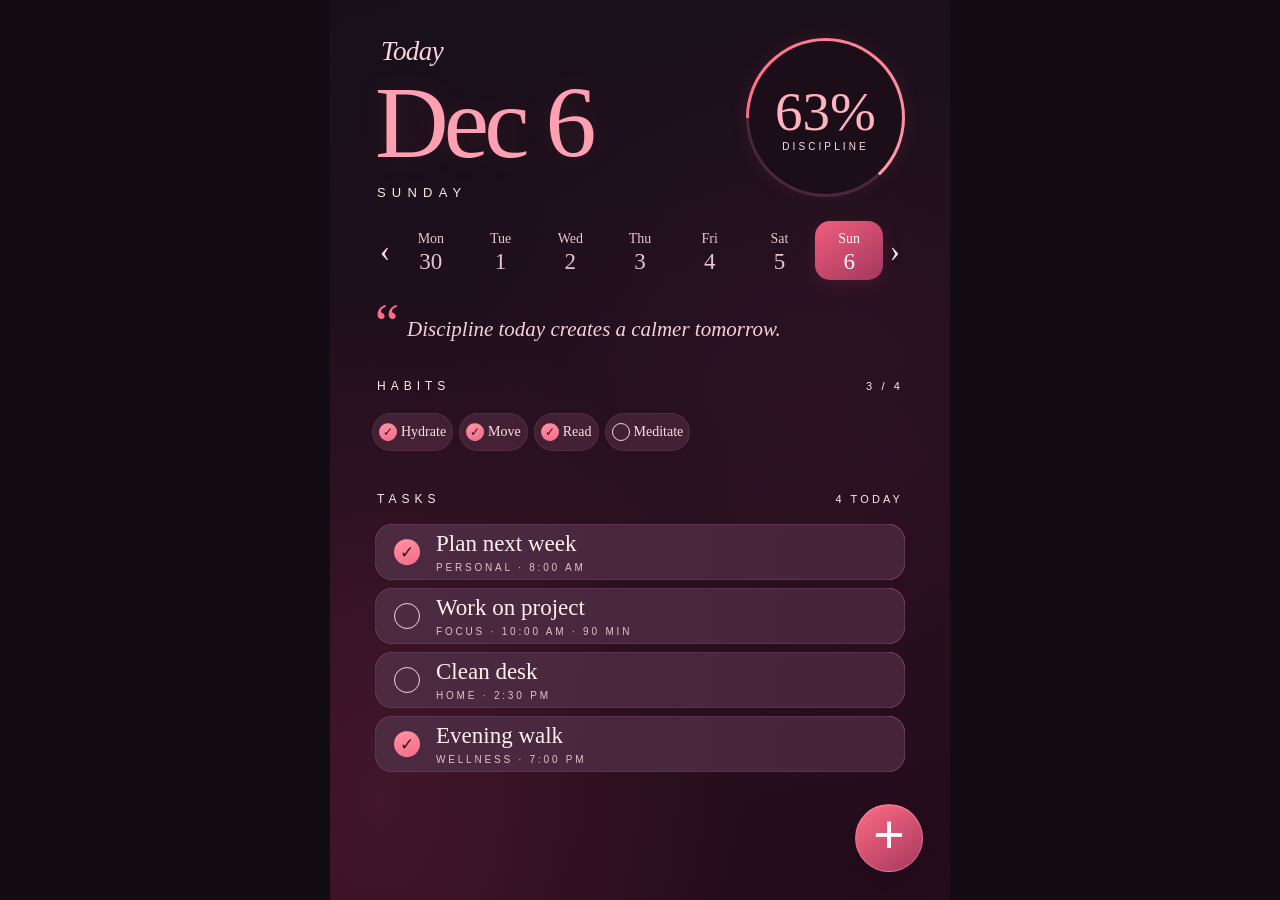
==== index.html @ 854cf5d4 "Add files via upload" ====
<!doctype html>
<html lang="en">
<head>
  <meta charset="UTF-8" />
  <meta name="viewport" content="width=device-width, initial-scale=1, viewport-fit=cover" />
  <meta name="theme-color" content="#1c0f19" />
  <meta name="color-scheme" content="dark" />
  <meta name="apple-mobile-web-app-capable" content="yes" />
  <meta name="apple-mobile-web-app-status-bar-style" content="black-translucent" />
  <meta name="apple-mobile-web-app-title" content="Coral Discipline" />
  <meta name="description" content="A beautiful, private daily planner for your tasks, habits and discipline." />
  <link rel="apple-touch-icon" href="./assets/icon-192.png" />
  <link rel="icon" type="image/png" href="./assets/icon-192.png" />
  <link rel="manifest" href="./manifest.webmanifest" />
  <link rel="stylesheet" href="./styles.css" />
  <script src="./app.js" defer></script>
  <title>Coral Discipline</title>
</head>
<body>
  <div class="app-shell">
    <div class="ocean-image" aria-hidden="true"></div>
    <main class="content" id="app">
      <header class="masthead">
        <div class="date-heading">
          <p class="today-eyebrow" id="todayEyebrow">Today</p>
          <h1 id="largeDate">Nov 22</h1>
          <p class="weekday-heading" id="weekdayHeading">SUNDAY</p>
        </div>
        <button class="discipline-button" id="disciplineButton" type="button" aria-label="Open discipline statistics">
          <span class="discipline-ring" id="disciplineRing" style="--progress:0">
            <span class="ring-center"><strong id="dailyPercent">0%</strong><span>DISCIPLINE</span></span>
          </span>
        </button>
      </header>

      <nav class="week-nav" aria-label="Choose a date">
        <button class="week-arrow" id="prevWeek" type="button" aria-label="Previous week">‹</button>
        <div class="week-dates" id="weekDates" aria-live="polite"></div>
        <button class="week-arrow" id="nextWeek" type="button" aria-label="Next week">›</button>
      </nav>

      <section class="quote" aria-label="Motivational thought">
        <span class="quote-mark" aria-hidden="true">“</span>
        <p>Discipline today creates a calmer tomorrow.</p>
      </section>

      <section class="habits-section" aria-labelledby="habitsHeading">
        <div class="section-header">
          <h2 id="habitsHeading">HABITS</h2>
          <span id="habitCount">0 / 0</span>
        </div>
        <div class="habit-strip" id="habitsList" aria-live="polite"></div>
      </section>

      <section class="tasks-section" aria-labelledby="tasksHeading">
        <div class="section-header">
          <h2 id="tasksHeading">TASKS</h2>
          <span id="taskCount">0 TODAY</span>
        </div>
        <div class="tasks-list" id="tasksList" aria-live="polite"></div>
      </section>
      <div class="bottom-breathing-room"></div>
    </main>
    <button class="add-fab" id="addButton" type="button" aria-label="Add task or habit"><span aria-hidden="true">+</span></button>
  </div>

  <div class="modal-scrim" id="editorModal" hidden>
    <section class="modal-sheet" role="dialog" aria-modal="true" aria-labelledby="editorTitle">
      <div class="sheet-handle" aria-hidden="true"></div>
      <div class="sheet-title-row"><h2 id="editorTitle">New item</h2><button type="button" class="icon-close" data-close-modal aria-label="Close">×</button></div>
      <form id="itemForm">
        <div class="type-switch" role="group" aria-label="Item type">
          <button type="button" id="typeTask" class="type-choice active" data-type="task">One-time task</button>
          <button type="button" id="typeHabit" class="type-choice" data-type="habit">Repeating habit</button>
        </div>
        <label class="field-label" for="itemTitle">NAME</label>
        <input id="itemTitle" name="title" type="text" placeholder="What will you accomplish?" maxlength="100" required autocomplete="off" />
        <div class="field-row" id="taskFields">
          <div class="field-col"><label class="field-label" for="itemDate">SCHEDULED DATE</label><input id="itemDate" name="date" type="date" required /></div>
          <div class="field-col"><label class="field-label" for="itemTime">TIME</label><input id="itemTime" name="time" type="time" /></div>
        </div>
        <div id="rescheduleTools" class="reschedule-tools" hidden>
          <p class="field-label reschedule-heading">QUICK RESCHEDULE</p>
          <div class="reschedule-options" aria-label="Quick reschedule a task">
            <button type="button" data-reschedule="today">Today</button>
            <button type="button" data-reschedule="tomorrow">Tomorrow</button>
            <button type="button" data-reschedule="next-week">Next week</button>
          </div>
          <p class="reschedule-hint">Or choose any date and time above. Your completed status stays the same.</p>
        </div>
        <div class="field-row" id="taskOptionalFields">
          <div class="field-col"><label class="field-label" for="itemCategory">CATEGORY</label><select id="itemCategory" name="category"><option value="PERSONAL">Personal</option><option value="FOCUS">Focus</option><option value="WORK">Work</option><option value="HOME">Home</option><option value="WELLNESS">Wellness</option><option value="OTHER">Other</option></select></div>
          <div class="field-col"><label class="field-label" for="itemDuration">DURATION (MIN)</label><input id="itemDuration" name="duration" type="number" min="0" max="1440" step="5" placeholder="Optional" /></div>
        </div>
        <div id="habitFields" hidden>
          <label class="field-label" for="habitStart">FIRST DAY</label>
          <input type="date" id="habitStart" name="startDate" />
          <label class="field-label" for="habitFrequency">REPEAT</label>
          <select id="habitFrequency" name="frequency"><option value="daily">Every day</option><option value="weekly">Once a week</option><option value="custom">Custom weekdays</option></select>
          <div id="weekdayPicker" class="weekday-picker" hidden aria-label="Choose repeat weekdays"></div>
        </div>
        <div class="form-actions">
          <button type="button" class="danger-text" id="deleteFromEditor" hidden>Delete</button>
          <button type="submit" class="save-button" id="saveButton">Save</button>
        </div>
      </form>
    </section>
  </div>

  <div class="modal-scrim" id="statsModal" hidden>
    <section class="modal-sheet stats-sheet" role="dialog" aria-modal="true" aria-labelledby="statsTitle">
      <div class="sheet-handle" aria-hidden="true"></div>
      <div class="sheet-title-row"><h2 id="statsTitle">Your discipline</h2><button type="button" class="icon-close" data-close-modal aria-label="Close">×</button></div>
      <div class="stats-grid" id="statsGrid"></div>
      <h3 class="stats-subtitle">Past 7 days</h3>
      <div class="week-chart" id="weekChart"></div>
      <h3 class="stats-subtitle">Milestones</h3>
      <p class="milestones" id="milestones"></p>
      <div class="data-actions">
        <button type="button" id="exportData">Export backup</button>
        <button type="button" id="importData">Import backup</button>
        <input type="file" id="importFile" accept="application/json,.json" hidden />
      </div>
      <p class="privacy-note">Private by design. Everything stays on this device unless you export a backup. Clearing browser data may erase your planner.</p>
      <button type="button" class="reset-button" id="resetData">Reset planner</button>
    </section>
  </div>

  <div class="toast" id="toast" role="status" aria-live="polite" hidden></div>
</body>
</html>
---- styles.css ----
:root {
  font-family: -apple-system, BlinkMacSystemFont, "Helvetica Neue", Helvetica, Arial, sans-serif;
  color: #fae9ed;
  background: #130c13;
  color-scheme: dark;
  --bg: #180e18;
  --card: rgba(102, 57, 80, .32);
  --card-hover: rgba(137, 72, 101, .38);
  --card-line: rgba(250, 150, 178, .11);
  --pink: #fc718b;
  --pink-soft: #ec9cae;
  --pale-pink: #f6c5d0;
  --muted: #d6b9c1;
  --serif: Didot, "Bodoni MT", "Times New Roman", Georgia, serif;
  --safe-bottom: env(safe-area-inset-bottom, 0px);
}
* { box-sizing: border-box; }
html { min-height: 100%; background: var(--bg); overscroll-behavior: none; }
body { margin: 0; min-height: 100vh; min-height: 100dvh; -webkit-tap-highlight-color: transparent; }
button, input, select { font: inherit; }
button { cursor: pointer; }
button:focus-visible, input:focus-visible, select:focus-visible { outline: 2px solid #ffa3b5; outline-offset: 3px; }
[hidden] { display: none !important; }
.app-shell {
  position: relative; min-height: 100vh; min-height: 100dvh; width: 100%; max-width: 620px;
  margin: 0 auto; overflow: hidden; isolation: isolate;
  background: radial-gradient(ellipse at 77% 44%, rgba(77, 30, 58, .23), transparent 55%),
  radial-gradient(ellipse at 8% 89%, rgba(146, 44, 79, .28), transparent 45%),
  linear-gradient(165deg, #17101a 2%, #240e1d 58%, #240c1c 100%);
}
.ocean-image {
  position: absolute; z-index: -1; bottom: 0; left: 0; right: 0; height: min(31vh, 255px);
  background: url('./assets/ocean.webp') center 42% / cover no-repeat;
  opacity: .82;
  -webkit-mask-image: linear-gradient(to bottom, transparent 0%, rgba(0,0,0,.23) 26%, rgba(0,0,0,.82) 65%, #000 100%);
  mask-image: linear-gradient(to bottom, transparent 0%, rgba(0,0,0,.23) 26%, rgba(0,0,0,.82) 65%, #000 100%);
  pointer-events: none;
}
.content { position: relative; padding: max(36px, env(safe-area-inset-top, 0px) + 20px) 30px 0; }
.masthead { display: flex; justify-content: space-between; gap: 8px; align-items: center; min-height: 150px; }
.today-eyebrow { margin: 0 0 8px 6px; font-family: var(--serif); font-style: italic; font-size: clamp(21px, 6vw, 27px); color: #f7d5db; letter-spacing: -.6px; }
.date-heading { min-width: 0; flex: 1; }
.date-heading h1 { margin: 0 0 4px; font: 400 clamp(67px, 18vw, 102px)/.94 var(--serif); letter-spacing: -4.8px; white-space: nowrap; color: #ffa0b2; text-shadow: 0 0 30px rgba(242, 103, 137, .14); }
.weekday-heading { margin: 14px 0 0 2px; font-size: 13px; letter-spacing: 6.2px; font-weight: 400; color: #ffe7e6; }
.discipline-button { flex: 0 0 auto; background: none; border: 0; color: inherit; padding: 0; margin: 0 0 0 3px; }
.discipline-ring {
  position: relative; width: clamp(133px, 33vw, 159px); height: clamp(133px, 33vw, 159px); border-radius: 50%;
  display: grid; place-items: center;
  background: conic-gradient(from -90deg, #ff6c88 0deg, #ff9aaa var(--angle, 0deg), rgba(194,111,137,.22) var(--angle, 0deg), rgba(194,111,137,.22) 360deg);
  filter: drop-shadow(0 0 9px rgba(239, 84, 122, .1));
}
.discipline-ring::before { content: ''; position: absolute; inset: 3px; border-radius: 50%; background: #1b0e19; }
.ring-center { position: relative; display: flex; flex-direction: column; align-items: center; gap: 2px; }
.ring-center strong { font: 400 clamp(40px, 10vw, 55px)/1 var(--serif); color: #ffb3bd; }
.ring-center > span { font-size: 10px; letter-spacing: 3.1px; color: #fce0e1; }
.week-nav { margin-top: 21px; display: grid; grid-template-columns: 20px minmax(0,1fr) 20px; align-items: center; gap: 2px; }
.week-arrow { padding: 0; border: 0; background: transparent; color: #ffe0e2; font: 300 31px/1 var(--serif); min-height: 42px; }
.week-dates { display: grid; grid-template-columns: repeat(7, minmax(0, 1fr)); gap: 2px; touch-action: pan-y; }
.day-button { padding: 10px 0 7px; border: 0; min-width: 0; color: #e9c5cd; border-radius: 15px; background: transparent; display: flex; align-items: center; flex-direction: column; gap: 2px; }
.day-button .day-label { font: 400 14px/1.2 var(--serif); }
.day-button .day-number { font: 400 23px/1 var(--serif); }
.day-button.active { background: linear-gradient(145deg, #f05e7e, #a3375d); color: #fff7f6; box-shadow: 0 5px 18px rgba(192, 53, 87, .2); }
.day-button.has-items:not(.active) .day-number::after { content: ''; display: block; margin: 4px auto -6px; width: 3px; height: 3px; border-radius: 50%; background: #ef839a; opacity: .75; }
.quote { display: flex; gap: 8px; align-items: flex-start; margin: 26px 0 36px; }
.quote-mark { color: #fb6e8b; font: 400 54px/.7 var(--serif); flex: none; }
.quote p { margin: 9px 0 0; color: #f6d1d8; font: italic 400 clamp(16px, 4.1vw, 21px)/1.35 var(--serif); }
.section-header { display: flex; justify-content: space-between; align-items: baseline; gap: 12px; margin: 0 2px 18px; }
.section-header h2, .section-header span { margin: 0; font-size: 12px; font-weight: 400; letter-spacing: 5px; color: #ffe9e8; }
.section-header span { letter-spacing: 3.1px; font-size: 11px; white-space: nowrap; }
.habit-strip { display: flex; gap: 6px; overflow-x: auto; scrollbar-width: none; padding: 2px 0 12px; margin: 0 -3px; }
.habit-strip::-webkit-scrollbar { display: none; }
.habit-pill { display: flex; flex: 0 0 auto; align-items: center; gap: 4px; background: rgba(112, 61, 87, .38); border: 1px solid rgba(235, 144, 177, .1); min-height: 38px; border-radius: 99px; padding: 5px 6px; color: #f8dfe5; }
.habit-pill .pill-name { font: 400 14px/1.2 var(--serif); }
.check-circle { border-radius: 50%; border: 1.3px solid #f6d6da; background: transparent; color: #30111c; flex: none; width: 24px; height: 24px; padding: 0; display: inline-flex; align-items: center; justify-content: center; line-height: 1; font-size: 17px; }
.check-circle.checked { background: linear-gradient(160deg, #ff93a3, #f56b89); border-color: transparent; color: #35121c; }
.habit-pill .check-circle { width: 18px; height: 18px; font-size: 12px; }
.habit-name-button { background: none; border: 0; color: inherit; padding: 0; text-align: left; white-space: nowrap; }
.habits-section { margin-bottom: 29px; }
.tasks-list { display: flex; flex-direction: column; gap: 8px; }
.task-swipe-track { position: relative; height: 56px; border-radius: 17px; overflow: hidden; background: #8b344e; }
.delete-action { background: linear-gradient(140deg, #ff697c, #af3a5a); border: 0; position: absolute; inset: 0 0 0 auto; width: 88px; display: flex; align-items: center; justify-content: center; color: white; }
.delete-action svg { width: 23px; height: 23px; }
.task-row { position: absolute; inset: 0; display: flex; align-items: center; gap: 16px; width: 100%; padding: 0 18px; background: linear-gradient(95deg, #4c2a42, #45243b); border: 1px solid rgba(249, 160, 179, .105); border-radius: 17px; transition: transform .23s cubic-bezier(.2,.8,.3,1), background-color .2s; touch-action: pan-y; user-select: none; -webkit-user-select: none; }
.task-row.swiping { transition: none; }
.task-row.is-open { transform: translateX(-88px); }
.task-text { flex: 1; min-width: 0; padding: 0; background: transparent; border: 0; color: #fff0ec; text-align: left; display: flex; flex-direction: column; gap: 5px; }
.task-text .task-title { display: block; overflow: hidden; text-overflow: ellipsis; white-space: nowrap; font: 400 23px/1.1 var(--serif); }
.task-text .task-meta { font-size: 10px; letter-spacing: 2.8px; line-height: 1.3; color: #dfc2c9; overflow: hidden; text-overflow: ellipsis; white-space: nowrap; }
.task-row .check-circle { width: 26px; height: 26px; }
.task-empty, .habit-empty { font: italic 18px/1.4 var(--serif); color: #cfaeb9; padding: 15px 4px; }
.bottom-breathing-room { height: 75px; }
.add-fab { position: fixed; z-index: 4; right: max(calc((100vw - 620px)/2 + 27px), 27px); bottom: calc(28px + var(--safe-bottom)); width: 68px; height: 68px; display: grid; place-items: center; border: 1px solid rgba(255,160,186,.43); border-radius: 50%; background: linear-gradient(145deg, #ff6c84, #a5375e); color: #fff; box-shadow: 0 14px 27px rgba(26, 6, 20, .35), inset 0 1px 1px rgba(255,255,255,.12); }
.add-fab span { font: 200 54px/1 "Helvetica Neue", sans-serif; transform: translateY(-4px); }
/* Sheets and inputs */
.modal-scrim { position: fixed; inset: 0; z-index: 20; display: flex; align-items: flex-end; justify-content: center; background: rgba(8,5,10,.75); backdrop-filter: blur(7px); -webkit-backdrop-filter: blur(7px); }
.modal-sheet { width: 100%; max-width: 620px; max-height: min(90dvh, 860px); overflow-y: auto; padding: 12px 25px calc(28px + var(--safe-bottom)); border: 1px solid rgba(248,150,174,.23); border-radius: 27px 27px 0 0; background: linear-gradient(160deg,#332031,#1d101b 80%); box-shadow: 0 -18px 70px rgba(0,0,0,.38); }
.sheet-handle { height: 4px; width: 38px; margin: 0 auto 19px; background: rgba(250,200,210,.35); border-radius: 8px; }
.sheet-title-row { display: flex; justify-content: space-between; align-items: center; margin-bottom: 18px; }
.sheet-title-row h2 { margin: 0; font: 400 37px/1.1 var(--serif); color: #ffb9c2; }
.icon-close { width: 38px; height: 38px; border-radius: 50%; background: rgba(255,160,185,.12); border: 1px solid rgba(255,160,185,.17); color: white; font-size: 26px; line-height: 1; }
.type-switch { background: rgba(255,255,255,.07); border-radius: 13px; padding: 4px; display: flex; gap: 5px; margin-bottom: 23px; }
.type-choice { flex: 1; background: transparent; border: 0; color: #cfacba; border-radius: 10px; padding: 12px 8px; font-size: 13px; }
.type-choice.active { color: #2d1122; background: #f58ca3; font-weight: 600; }
.field-label { display: block; color: #e7bdc7; font-size: 10px; letter-spacing: 2.5px; margin: 19px 0 8px; }
#itemForm input, #itemForm select { min-width: 0; width: 100%; border: 1px solid rgba(250,154,177,.2); border-radius: 12px; background: rgba(255,255,255,.065); color: #fff4f4; padding: 14px 12px; font-size: 16px; outline-offset: 2px; }
#itemForm select option { background: #352032; }
#itemForm input[type=date], #itemForm input[type=time] { color-scheme: dark; }
.reschedule-tools { padding: 2px 0 0; }
.reschedule-heading { margin-top: 17px; }
.reschedule-options { display: grid; grid-template-columns: repeat(3, minmax(0,1fr)); gap: 8px; }
.reschedule-options button { min-height: 40px; background: rgba(246,128,158,.12); color: #ffd9df; border: 1px solid rgba(248,155,181,.24); border-radius: 12px; font-size: 13px; }
.reschedule-options button.active { background: linear-gradient(135deg,#ff9bac,#ed6888); color: #2d1122; border-color: #f3a8b9; font-weight: 600; }
.reschedule-hint { margin: 10px 2px 0; color: #d6abb8; font-size: 12px; line-height: 1.4; }
.field-row { display: flex; gap: 14px; }
.field-col { flex: 1; min-width: 0; }
.weekday-picker { display: grid; grid-template-columns: repeat(7, 1fr); gap: 5px; margin-top: 13px; }
.weekday-toggle { border: 1px solid rgba(253,154,182,.25); background: rgba(255,255,255,.05); color: white; border-radius: 11px; padding: 10px 0; font-size: 12px; }
.weekday-toggle.active { color: #2e1422; background: #f58ca3; }
.form-actions { display: flex; justify-content: flex-end; align-items: center; gap: 12px; margin-top: 26px; }
.save-button { padding: 13px 29px; background: linear-gradient(135deg,#ff9bac,#ef5b7e); color: #2c1222; border: none; border-radius: 99px; font-weight: 650; }
.danger-text { margin-right: auto; background: none; border: none; color: #ff9bac; padding: 10px; }
.stats-grid { display: grid; grid-template-columns: repeat(3,minmax(0,1fr)); gap: 9px; }
.stat-card { background: rgba(179,97,131,.17); border: 1px solid rgba(249,159,186,.16); border-radius: 15px; padding: 15px 8px; text-align: center; }
.stat-card strong { font: 400 clamp(27px,7vw,39px)/1 var(--serif); color: #ff9dae; display: block; }
.stat-card span { display: block; margin-top: 8px; color: #efcbd3; font-size: 11px; }
.stats-subtitle { margin: 29px 0 12px; font: 400 23px var(--serif); color: #f9d1d8; }
.week-chart { height: 125px; display: flex; align-items: flex-end; justify-content: space-between; gap: 8px; }
.chart-col { flex: 1; display: flex; flex-direction: column; align-items: center; justify-content: end; gap: 7px; height: 100%; }
.chart-track { height: 90px; width: min(27px,100%); background: rgba(255,255,255,.08); border-radius: 6px; display: flex; align-items: end; overflow: hidden; }
.chart-fill { width: 100%; min-height: 0; background: linear-gradient(#ffb2c0,#ee6587); border-radius: 5px; }
.chart-col span { color: #dfb9c3; font-size: 10px; }
.milestones { color: #e2bcc7; font-size: 13px; line-height: 1.6; }
.data-actions { display: flex; gap: 10px; margin-top: 23px; }
.data-actions button { flex: 1; background: rgba(240,113,153,.14); color: #ffdbe2; border-radius: 10px; border: 1px solid rgba(240,140,169,.2); padding: 12px 6px; }
.privacy-note { margin: 16px 0; color: #bfa2af; font-size: 11px; line-height: 1.5; }
.reset-button { background: transparent; border: 0; color: #eeb6c4; padding: 10px 2px; font-size: 12px; text-decoration: underline; }
.toast { position: fixed; bottom: calc(108px + var(--safe-bottom)); left: 50%; transform: translateX(-50%); background: #f5b4c2; color: #3b1224; border-radius: 20px; padding: 11px 18px; font-size: 13px; z-index: 30; box-shadow: 0 5px 22px #0007; text-align: center; max-width: 90%; }
@media(max-width:380px) {
 .content { padding-left: 23px; padding-right: 23px; }
 .date-heading h1 { font-size: 65px; letter-spacing: -3.5px; }
 .discipline-ring { width: 122px; height: 122px; }
 .ring-center strong { font-size: 40px; }
 .day-button .day-label { font-size: 13px; }
 .day-button .day-number { font-size: 21px; }
 .quote { margin-bottom: 36px; }
 .task-text .task-title { font-size: 23px; }
}
@media(min-width:600px) { .content { padding-left: 45px; padding-right: 45px; } }
@media(prefers-reduced-motion:reduce) { *,*:before,*:after { animation-duration:.01ms !important; transition-duration:.01ms !important; } }
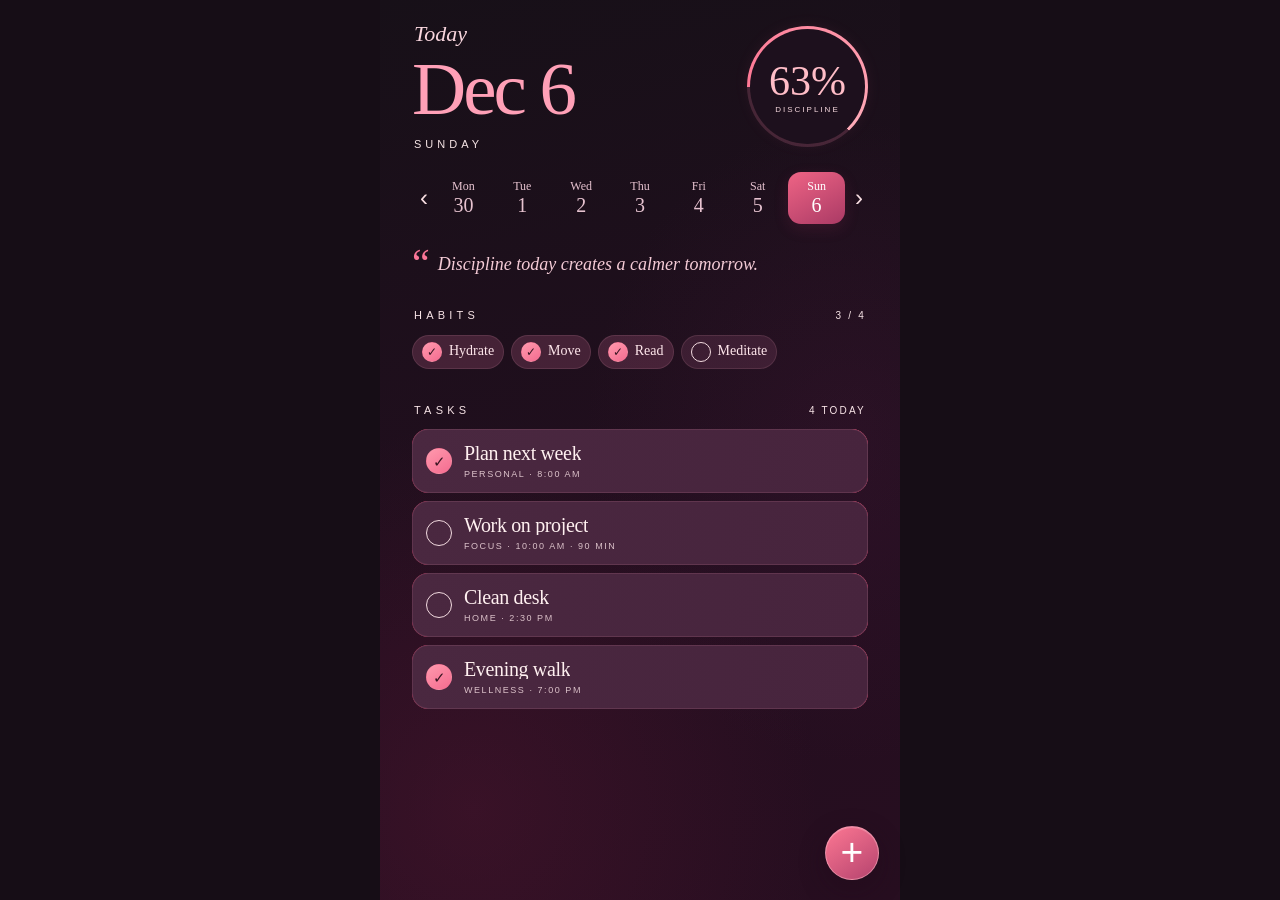
==== commit ec2769ce: "Add files via upload" ====
--- a/index.html
+++ b/index.html
@@ -22,7 +22,7 @@
     <main class="content" id="app">
       <header class="masthead">
         <div class="date-heading">
-          <p class="today-eyebrow" id="todayEyebrow">Today</p>
+          <p class="today-eyebrow" id="todayEyebrow" role="button" tabindex="0" title="Return to today">Today</p>
           <h1 id="largeDate">Nov 22</h1>
           <p class="weekday-heading" id="weekdayHeading">SUNDAY</p>
         </div>
@@ -69,7 +69,7 @@
       <div class="sheet-handle" aria-hidden="true"></div>
       <div class="sheet-title-row"><h2 id="editorTitle">New item</h2><button type="button" class="icon-close" data-close-modal aria-label="Close">×</button></div>
       <form id="itemForm">
-        <div class="type-switch" role="group" aria-label="Item type">
+        <div class="type-switch" id="itemTypeSwitch" role="group" aria-label="Item type">
           <button type="button" id="typeTask" class="type-choice active" data-type="task">One-time task</button>
           <button type="button" id="typeHabit" class="type-choice" data-type="habit">Repeating habit</button>
         </div>
@@ -86,12 +86,14 @@
             <button type="button" data-reschedule="tomorrow">Tomorrow</button>
             <button type="button" data-reschedule="next-week">Next week</button>
           </div>
-          <p class="reschedule-hint">Or choose any date and time above. Your completed status stays the same.</p>
+          <p class="reschedule-hint">Or choose a date and time above. Completion is preserved.</p>
         </div>
+        <details class="more-options" id="taskExtraDetails"><summary>More options</summary>
         <div class="field-row" id="taskOptionalFields">
           <div class="field-col"><label class="field-label" for="itemCategory">CATEGORY</label><select id="itemCategory" name="category"><option value="PERSONAL">Personal</option><option value="FOCUS">Focus</option><option value="WORK">Work</option><option value="HOME">Home</option><option value="WELLNESS">Wellness</option><option value="OTHER">Other</option></select></div>
-          <div class="field-col"><label class="field-label" for="itemDuration">DURATION (MIN)</label><input id="itemDuration" name="duration" type="number" min="0" max="1440" step="5" placeholder="Optional" /></div>
+          <div class="field-col"><label class="field-label" for="itemDuration">DURATION (MIN)</label><input id="itemDuration" name="duration" inputmode="numeric" type="number" min="0" max="1440" step="5" placeholder="Optional" /></div>
         </div>
+        </details>
         <div id="habitFields" hidden>
           <label class="field-label" for="habitStart">FIRST DAY</label>
           <input type="date" id="habitStart" name="startDate" />
@@ -112,7 +114,7 @@
       <div class="sheet-handle" aria-hidden="true"></div>
       <div class="sheet-title-row"><h2 id="statsTitle">Your discipline</h2><button type="button" class="icon-close" data-close-modal aria-label="Close">×</button></div>
       <div class="stats-grid" id="statsGrid"></div>
-      <h3 class="stats-subtitle">Past 7 days</h3>
+      <div class="stats-scroll"><h3 class="stats-subtitle">Past 7 days</h3>
       <div class="week-chart" id="weekChart"></div>
       <h3 class="stats-subtitle">Milestones</h3>
       <p class="milestones" id="milestones"></p>
@@ -122,7 +124,7 @@
         <input type="file" id="importFile" accept="application/json,.json" hidden />
       </div>
       <p class="privacy-note">Private by design. Everything stays on this device unless you export a backup. Clearing browser data may erase your planner.</p>
-      <button type="button" class="reset-button" id="resetData">Reset planner</button>
+      <button type="button" class="reset-button" id="resetData">Reset planner</button></div>
     </section>
   </div>
 
--- a/styles.css
+++ b/styles.css
@@ -1,149 +1,180 @@
+/* Coral Discipline v3 — a compact, native-feeling touch interface */
 :root {
-  font-family: -apple-system, BlinkMacSystemFont, "Helvetica Neue", Helvetica, Arial, sans-serif;
-  color: #fae9ed;
-  background: #130c13;
+  font-family: -apple-system, BlinkMacSystemFont, "Helvetica Neue", Arial, sans-serif;
+  color: #fae9eb;
+  background: #160d16;
   color-scheme: dark;
-  --bg: #180e18;
-  --card: rgba(102, 57, 80, .32);
-  --card-hover: rgba(137, 72, 101, .38);
-  --card-line: rgba(250, 150, 178, .11);
-  --pink: #fc718b;
-  --pink-soft: #ec9cae;
-  --pale-pink: #f6c5d0;
-  --muted: #d6b9c1;
+  --bg: #160d16;
+  --text: #f9e8eb;
+  --muted: #d0b0bc;
+  --accent: #fa7d99;
+  --accent-light: #ffafbf;
+  --card: rgba(106, 58, 85, .37);
+  --border: rgba(255, 180, 199, .12);
   --serif: Didot, "Bodoni MT", "Times New Roman", Georgia, serif;
+  --ease-out: cubic-bezier(.2,.8,.2,1);
+  --spring: cubic-bezier(.23, 1.15, .32, 1);
   --safe-bottom: env(safe-area-inset-bottom, 0px);
+  --keyboard-offset: 0px;
+  --visible-height: 100dvh;
 }
+@property --angle { syntax: '<angle>'; inherits: false; initial-value: 0deg; }
 * { box-sizing: border-box; }
-html { min-height: 100%; background: var(--bg); overscroll-behavior: none; }
+html { min-height: 100%; overscroll-behavior-x: none; background: var(--bg); }
 body { margin: 0; min-height: 100vh; min-height: 100dvh; -webkit-tap-highlight-color: transparent; }
 button, input, select { font: inherit; }
-button { cursor: pointer; }
-button:focus-visible, input:focus-visible, select:focus-visible { outline: 2px solid #ffa3b5; outline-offset: 3px; }
+button { cursor: pointer; -webkit-appearance: none; }
+button:focus-visible, input:focus-visible, select:focus-visible, summary:focus-visible { outline: 2px solid var(--accent-light); outline-offset: 3px; }
 [hidden] { display: none !important; }
+button, .day-button, .habit-pill { touch-action: manipulation; }
 .app-shell {
-  position: relative; min-height: 100vh; min-height: 100dvh; width: 100%; max-width: 620px;
-  margin: 0 auto; overflow: hidden; isolation: isolate;
-  background: radial-gradient(ellipse at 77% 44%, rgba(77, 30, 58, .23), transparent 55%),
-  radial-gradient(ellipse at 8% 89%, rgba(146, 44, 79, .28), transparent 45%),
-  linear-gradient(165deg, #17101a 2%, #240e1d 58%, #240c1c 100%);
+  position: relative; min-height: 100dvh; max-width: 520px; margin: 0 auto; isolation: isolate;
+  background: radial-gradient(ellipse 85% 55% at 18% 90%, rgba(111, 28, 60, .27), transparent 78%),
+    radial-gradient(ellipse 65% 46% at 90% 49%, rgba(88, 31, 71, .18), transparent 78%),
+    linear-gradient(167deg, #171018 0%, #230e1f 64%, #270e20 100%);
 }
 .ocean-image {
-  position: absolute; z-index: -1; bottom: 0; left: 0; right: 0; height: min(31vh, 255px);
-  background: url('./assets/ocean.webp') center 42% / cover no-repeat;
-  opacity: .82;
-  -webkit-mask-image: linear-gradient(to bottom, transparent 0%, rgba(0,0,0,.23) 26%, rgba(0,0,0,.82) 65%, #000 100%);
-  mask-image: linear-gradient(to bottom, transparent 0%, rgba(0,0,0,.23) 26%, rgba(0,0,0,.82) 65%, #000 100%);
+  position: absolute; z-index: -1; left: 0; right: 0; bottom: 0; height: min(27vh, 210px);
+  background: url('./assets/ocean.webp') 50% 52% / cover no-repeat; opacity: .71;
+  -webkit-mask-image: linear-gradient(to bottom, transparent, rgba(0,0,0,.25) 27%, #000 86%);
+  mask-image: linear-gradient(to bottom, transparent, rgba(0,0,0,.25) 27%, #000 86%);
   pointer-events: none;
 }
-.content { position: relative; padding: max(36px, env(safe-area-inset-top, 0px) + 20px) 30px 0; }
-.masthead { display: flex; justify-content: space-between; gap: 8px; align-items: center; min-height: 150px; }
-.today-eyebrow { margin: 0 0 8px 6px; font-family: var(--serif); font-style: italic; font-size: clamp(21px, 6vw, 27px); color: #f7d5db; letter-spacing: -.6px; }
-.date-heading { min-width: 0; flex: 1; }
-.date-heading h1 { margin: 0 0 4px; font: 400 clamp(67px, 18vw, 102px)/.94 var(--serif); letter-spacing: -4.8px; white-space: nowrap; color: #ffa0b2; text-shadow: 0 0 30px rgba(242, 103, 137, .14); }
-.weekday-heading { margin: 14px 0 0 2px; font-size: 13px; letter-spacing: 6.2px; font-weight: 400; color: #ffe7e6; }
-.discipline-button { flex: 0 0 auto; background: none; border: 0; color: inherit; padding: 0; margin: 0 0 0 3px; }
+.content { padding: max(22px, calc(env(safe-area-inset-top, 0px) + 13px)) 23px 0; }
+/* Date and score: use a fixed-size circular ring so the title never collides. */
+.masthead { display: grid; grid-template-columns: minmax(0,1fr) auto; align-items: center; gap: 12px; min-height: 113px; }
+.date-heading { min-width: 0; }
+.today-eyebrow { margin: 0 0 7px 2px; font: italic 400 22px/1 var(--serif); color: #f8d5dd; }
+.today-eyebrow.today-link { cursor: pointer; }
+.date-heading h1 { margin: 0; white-space: nowrap; font: 400 clamp(53px, 14.8vw, 75px)/.99 var(--serif); letter-spacing: -3px; color: #ffa0b7; }
+.weekday-heading { margin: 12px 0 0 2px; font-size: 11px; letter-spacing: 4px; color: #f7e6e7; }
+.discipline-button { padding: 4px; margin: 0 -4px 0 0; border: 0; background: transparent; color: inherit; border-radius: 50%; }
 .discipline-ring {
-  position: relative; width: clamp(133px, 33vw, 159px); height: clamp(133px, 33vw, 159px); border-radius: 50%;
-  display: grid; place-items: center;
-  background: conic-gradient(from -90deg, #ff6c88 0deg, #ff9aaa var(--angle, 0deg), rgba(194,111,137,.22) var(--angle, 0deg), rgba(194,111,137,.22) 360deg);
-  filter: drop-shadow(0 0 9px rgba(239, 84, 122, .1));
+  position: relative; display: grid; place-items: center; width: clamp(98px, 28vw, 121px); height: clamp(98px, 28vw, 121px); border-radius: 50%;
+  --angle: 0deg; background: conic-gradient(from -90deg, #fe7794 0deg, #ffacb9 var(--angle), rgba(235, 129, 165, .19) var(--angle), rgba(235,129,165,.19) 360deg);
+  transition: --angle .55s var(--ease-out), filter .2s; filter: drop-shadow(0 0 7px rgba(251, 100, 144, .065));
 }
-.discipline-ring::before { content: ''; position: absolute; inset: 3px; border-radius: 50%; background: #1b0e19; }
-.ring-center { position: relative; display: flex; flex-direction: column; align-items: center; gap: 2px; }
-.ring-center strong { font: 400 clamp(40px, 10vw, 55px)/1 var(--serif); color: #ffb3bd; }
-.ring-center > span { font-size: 10px; letter-spacing: 3.1px; color: #fce0e1; }
-.week-nav { margin-top: 21px; display: grid; grid-template-columns: 20px minmax(0,1fr) 20px; align-items: center; gap: 2px; }
-.week-arrow { padding: 0; border: 0; background: transparent; color: #ffe0e2; font: 300 31px/1 var(--serif); min-height: 42px; }
-.week-dates { display: grid; grid-template-columns: repeat(7, minmax(0, 1fr)); gap: 2px; touch-action: pan-y; }
-.day-button { padding: 10px 0 7px; border: 0; min-width: 0; color: #e9c5cd; border-radius: 15px; background: transparent; display: flex; align-items: center; flex-direction: column; gap: 2px; }
-.day-button .day-label { font: 400 14px/1.2 var(--serif); }
-.day-button .day-number { font: 400 23px/1 var(--serif); }
-.day-button.active { background: linear-gradient(145deg, #f05e7e, #a3375d); color: #fff7f6; box-shadow: 0 5px 18px rgba(192, 53, 87, .2); }
-.day-button.has-items:not(.active) .day-number::after { content: ''; display: block; margin: 4px auto -6px; width: 3px; height: 3px; border-radius: 50%; background: #ef839a; opacity: .75; }
-.quote { display: flex; gap: 8px; align-items: flex-start; margin: 26px 0 36px; }
-.quote-mark { color: #fb6e8b; font: 400 54px/.7 var(--serif); flex: none; }
-.quote p { margin: 9px 0 0; color: #f6d1d8; font: italic 400 clamp(16px, 4.1vw, 21px)/1.35 var(--serif); }
-.section-header { display: flex; justify-content: space-between; align-items: baseline; gap: 12px; margin: 0 2px 18px; }
-.section-header h2, .section-header span { margin: 0; font-size: 12px; font-weight: 400; letter-spacing: 5px; color: #ffe9e8; }
-.section-header span { letter-spacing: 3.1px; font-size: 11px; white-space: nowrap; }
-.habit-strip { display: flex; gap: 6px; overflow-x: auto; scrollbar-width: none; padding: 2px 0 12px; margin: 0 -3px; }
+.discipline-ring::before { content: ''; position: absolute; inset: 3px; border-radius: 50%; background: #1d101d; }
+.ring-center { position: relative; display: flex; flex-direction: column; align-items: center; gap: 3px; }
+.ring-center strong { font: 400 clamp(32px, 8.2vw, 42px)/1 var(--serif); color: #ffbdc7; font-variant-numeric: lining-nums tabular-nums; }
+.ring-center > span { font-size: 8px; letter-spacing: 2px; color: #f6d8de; }
+.week-nav { display: grid; grid-template-columns: 21px minmax(0,1fr) 21px; align-items: center; gap: 2px; margin-top: 21px; }
+.week-arrow { display: grid; place-items: center; padding: 0; width: 24px; min-height: 44px; border: 0; background: transparent; color: #f9dfe3; font-size: 24px; font-weight: 200; transition: color .15s; }
+.week-dates { display: grid; grid-template-columns: repeat(7, minmax(0,1fr)); gap: 2px; touch-action: pan-y; }
+.day-button { display: flex; flex-direction: column; justify-content: center; align-items: center; gap: 3px; min-width: 0; min-height: 52px; padding: 5px 0; border: 0; border-radius: 13px; background: transparent; color: #e7c3d0; transition: background .2s, color .2s, transform .2s var(--spring); }
+.day-label { font: 400 12px/1 var(--serif); }
+.day-number { font: 400 20px/1.05 var(--serif); }
+.day-button.active { background: linear-gradient(150deg, #ef6485, #aa3a65); color: white; box-shadow: 0 5px 15px rgba(173, 48, 97, .16); }
+.day-button.has-items:not(.active) .day-number::after { content: ''; display: block; width: 3px; height: 3px; margin: 2px auto -5px; border-radius: 50%; background: #d78099; }
+.quote { display: flex; gap: 8px; align-items: flex-start; margin: 24px 0 28px; }
+.quote-mark { flex: none; color: #fb7597; font: 400 40px/.82 var(--serif); }
+.quote p { margin: 4px 0 0; color: #f4cbd6; font: italic 400 clamp(14px, 3.65vw, 18px)/1.4 var(--serif); }
+.section-header { display: flex; align-items: baseline; justify-content: space-between; gap: 10px; margin: 0 2px 13px; }
+.section-header h2, .section-header span { margin: 0; color: #f8e4e7; font-weight: 450; white-space: nowrap; }
+.section-header h2 { font-size: 11px; letter-spacing: 4.2px; }
+.section-header span { font-size: 10px; letter-spacing: 2.2px; }
+.habits-section { margin-bottom: 26px; }
+.habit-strip { display: flex; gap: 7px; overflow-x: auto; padding: 1px 2px 9px; margin: 0 -2px; scrollbar-width: none; -webkit-overflow-scrolling: touch; }
 .habit-strip::-webkit-scrollbar { display: none; }
-.habit-pill { display: flex; flex: 0 0 auto; align-items: center; gap: 4px; background: rgba(112, 61, 87, .38); border: 1px solid rgba(235, 144, 177, .1); min-height: 38px; border-radius: 99px; padding: 5px 6px; color: #f8dfe5; }
-.habit-pill .pill-name { font: 400 14px/1.2 var(--serif); }
-.check-circle { border-radius: 50%; border: 1.3px solid #f6d6da; background: transparent; color: #30111c; flex: none; width: 24px; height: 24px; padding: 0; display: inline-flex; align-items: center; justify-content: center; line-height: 1; font-size: 17px; }
-.check-circle.checked { background: linear-gradient(160deg, #ff93a3, #f56b89); border-color: transparent; color: #35121c; }
-.habit-pill .check-circle { width: 18px; height: 18px; font-size: 12px; }
-.habit-name-button { background: none; border: 0; color: inherit; padding: 0; text-align: left; white-space: nowrap; }
-.habits-section { margin-bottom: 29px; }
+.habit-pill { display: inline-flex; align-items: center; flex: 0 0 auto; gap: 7px; height: 34px; padding: 4px 9px; border: 1px solid var(--border); border-radius: 99px; background: rgba(113, 61, 90, .34); color: #ffe7ec; transition: border-color .2s, background .2s, transform .15s; }
+.habit-pill:has(.checked) { background: rgba(140, 69, 102, .36); }
+.check-circle { display: grid; place-items: center; flex: 0 0 auto; width: 25px; height: 25px; padding: 0; border: 1.4px solid #f3dbe0; border-radius: 50%; background: transparent; color: #35131e; font-size: 15px; line-height: 1; transition: background .2s, border-color .2s, transform .24s var(--spring); }
+.check-circle.checked { background: linear-gradient(145deg, #ff99ad, #f46c90); border-color: transparent; color: #391522; }
+.check-circle.just-checked { animation: checkPop .25s var(--spring); }
+.habit-pill .check-circle { width: 20px; height: 20px; font-size: 12px; }
+.habit-name-button { padding: 0; border: 0; background: none; color: inherit; white-space: nowrap; text-align: left; font: 400 14px/1.2 var(--serif); }
 .tasks-list { display: flex; flex-direction: column; gap: 8px; }
-.task-swipe-track { position: relative; height: 56px; border-radius: 17px; overflow: hidden; background: #8b344e; }
-.delete-action { background: linear-gradient(140deg, #ff697c, #af3a5a); border: 0; position: absolute; inset: 0 0 0 auto; width: 88px; display: flex; align-items: center; justify-content: center; color: white; }
-.delete-action svg { width: 23px; height: 23px; }
-.task-row { position: absolute; inset: 0; display: flex; align-items: center; gap: 16px; width: 100%; padding: 0 18px; background: linear-gradient(95deg, #4c2a42, #45243b); border: 1px solid rgba(249, 160, 179, .105); border-radius: 17px; transition: transform .23s cubic-bezier(.2,.8,.3,1), background-color .2s; touch-action: pan-y; user-select: none; -webkit-user-select: none; }
+.task-swipe-track { position: relative; height: 64px; border-radius: 16px; overflow: hidden; background: linear-gradient(135deg, #bd3b62, #8a2e51); }
+.delete-action { position: absolute; inset: 0 0 0 auto; width: 76px; display: flex; align-items: center; justify-content: center; border: 0; color: white; background: linear-gradient(140deg, #f45a7c, #a83b5e); }
+.delete-action svg { width: 20px; height: 20px; }
+.task-row { position: absolute; inset: 0; display: flex; align-items: center; gap: 12px; padding: 0 13px; width: 100%; border: 1px solid rgba(250,163,188,.13); border-radius: 16px; background: linear-gradient(100deg, #4a2840, #47243d); transform: translate3d(var(--swipe, 0px),0,0); transition: transform .28s var(--ease-out), background .18s; touch-action: pan-y; user-select: none; -webkit-user-select: none; will-change: transform; }
+.task-row.is-open { --swipe: -76px; }
 .task-row.swiping { transition: none; }
-.task-row.is-open { transform: translateX(-88px); }
-.task-text { flex: 1; min-width: 0; padding: 0; background: transparent; border: 0; color: #fff0ec; text-align: left; display: flex; flex-direction: column; gap: 5px; }
-.task-text .task-title { display: block; overflow: hidden; text-overflow: ellipsis; white-space: nowrap; font: 400 23px/1.1 var(--serif); }
-.task-text .task-meta { font-size: 10px; letter-spacing: 2.8px; line-height: 1.3; color: #dfc2c9; overflow: hidden; text-overflow: ellipsis; white-space: nowrap; }
 .task-row .check-circle { width: 26px; height: 26px; }
-.task-empty, .habit-empty { font: italic 18px/1.4 var(--serif); color: #cfaeb9; padding: 15px 4px; }
-.bottom-breathing-room { height: 75px; }
-.add-fab { position: fixed; z-index: 4; right: max(calc((100vw - 620px)/2 + 27px), 27px); bottom: calc(28px + var(--safe-bottom)); width: 68px; height: 68px; display: grid; place-items: center; border: 1px solid rgba(255,160,186,.43); border-radius: 50%; background: linear-gradient(145deg, #ff6c84, #a5375e); color: #fff; box-shadow: 0 14px 27px rgba(26, 6, 20, .35), inset 0 1px 1px rgba(255,255,255,.12); }
-.add-fab span { font: 200 54px/1 "Helvetica Neue", sans-serif; transform: translateY(-4px); }
-/* Sheets and inputs */
-.modal-scrim { position: fixed; inset: 0; z-index: 20; display: flex; align-items: flex-end; justify-content: center; background: rgba(8,5,10,.75); backdrop-filter: blur(7px); -webkit-backdrop-filter: blur(7px); }
-.modal-sheet { width: 100%; max-width: 620px; max-height: min(90dvh, 860px); overflow-y: auto; padding: 12px 25px calc(28px + var(--safe-bottom)); border: 1px solid rgba(248,150,174,.23); border-radius: 27px 27px 0 0; background: linear-gradient(160deg,#332031,#1d101b 80%); box-shadow: 0 -18px 70px rgba(0,0,0,.38); }
-.sheet-handle { height: 4px; width: 38px; margin: 0 auto 19px; background: rgba(250,200,210,.35); border-radius: 8px; }
-.sheet-title-row { display: flex; justify-content: space-between; align-items: center; margin-bottom: 18px; }
-.sheet-title-row h2 { margin: 0; font: 400 37px/1.1 var(--serif); color: #ffb9c2; }
-.icon-close { width: 38px; height: 38px; border-radius: 50%; background: rgba(255,160,185,.12); border: 1px solid rgba(255,160,185,.17); color: white; font-size: 26px; line-height: 1; }
-.type-switch { background: rgba(255,255,255,.07); border-radius: 13px; padding: 4px; display: flex; gap: 5px; margin-bottom: 23px; }
-.type-choice { flex: 1; background: transparent; border: 0; color: #cfacba; border-radius: 10px; padding: 12px 8px; font-size: 13px; }
-.type-choice.active { color: #2d1122; background: #f58ca3; font-weight: 600; }
-.field-label { display: block; color: #e7bdc7; font-size: 10px; letter-spacing: 2.5px; margin: 19px 0 8px; }
-#itemForm input, #itemForm select { min-width: 0; width: 100%; border: 1px solid rgba(250,154,177,.2); border-radius: 12px; background: rgba(255,255,255,.065); color: #fff4f4; padding: 14px 12px; font-size: 16px; outline-offset: 2px; }
-#itemForm select option { background: #352032; }
-#itemForm input[type=date], #itemForm input[type=time] { color-scheme: dark; }
-.reschedule-tools { padding: 2px 0 0; }
-.reschedule-heading { margin-top: 17px; }
-.reschedule-options { display: grid; grid-template-columns: repeat(3, minmax(0,1fr)); gap: 8px; }
-.reschedule-options button { min-height: 40px; background: rgba(246,128,158,.12); color: #ffd9df; border: 1px solid rgba(248,155,181,.24); border-radius: 12px; font-size: 13px; }
-.reschedule-options button.active { background: linear-gradient(135deg,#ff9bac,#ed6888); color: #2d1122; border-color: #f3a8b9; font-weight: 600; }
-.reschedule-hint { margin: 10px 2px 0; color: #d6abb8; font-size: 12px; line-height: 1.4; }
-.field-row { display: flex; gap: 14px; }
-.field-col { flex: 1; min-width: 0; }
-.weekday-picker { display: grid; grid-template-columns: repeat(7, 1fr); gap: 5px; margin-top: 13px; }
-.weekday-toggle { border: 1px solid rgba(253,154,182,.25); background: rgba(255,255,255,.05); color: white; border-radius: 11px; padding: 10px 0; font-size: 12px; }
-.weekday-toggle.active { color: #2e1422; background: #f58ca3; }
-.form-actions { display: flex; justify-content: flex-end; align-items: center; gap: 12px; margin-top: 26px; }
-.save-button { padding: 13px 29px; background: linear-gradient(135deg,#ff9bac,#ef5b7e); color: #2c1222; border: none; border-radius: 99px; font-weight: 650; }
-.danger-text { margin-right: auto; background: none; border: none; color: #ff9bac; padding: 10px; }
-.stats-grid { display: grid; grid-template-columns: repeat(3,minmax(0,1fr)); gap: 9px; }
-.stat-card { background: rgba(179,97,131,.17); border: 1px solid rgba(249,159,186,.16); border-radius: 15px; padding: 15px 8px; text-align: center; }
-.stat-card strong { font: 400 clamp(27px,7vw,39px)/1 var(--serif); color: #ff9dae; display: block; }
-.stat-card span { display: block; margin-top: 8px; color: #efcbd3; font-size: 11px; }
-.stats-subtitle { margin: 29px 0 12px; font: 400 23px var(--serif); color: #f9d1d8; }
-.week-chart { height: 125px; display: flex; align-items: flex-end; justify-content: space-between; gap: 8px; }
-.chart-col { flex: 1; display: flex; flex-direction: column; align-items: center; justify-content: end; gap: 7px; height: 100%; }
-.chart-track { height: 90px; width: min(27px,100%); background: rgba(255,255,255,.08); border-radius: 6px; display: flex; align-items: end; overflow: hidden; }
-.chart-fill { width: 100%; min-height: 0; background: linear-gradient(#ffb2c0,#ee6587); border-radius: 5px; }
-.chart-col span { color: #dfb9c3; font-size: 10px; }
-.milestones { color: #e2bcc7; font-size: 13px; line-height: 1.6; }
-.data-actions { display: flex; gap: 10px; margin-top: 23px; }
-.data-actions button { flex: 1; background: rgba(240,113,153,.14); color: #ffdbe2; border-radius: 10px; border: 1px solid rgba(240,140,169,.2); padding: 12px 6px; }
-.privacy-note { margin: 16px 0; color: #bfa2af; font-size: 11px; line-height: 1.5; }
-.reset-button { background: transparent; border: 0; color: #eeb6c4; padding: 10px 2px; font-size: 12px; text-decoration: underline; }
-.toast { position: fixed; bottom: calc(108px + var(--safe-bottom)); left: 50%; transform: translateX(-50%); background: #f5b4c2; color: #3b1224; border-radius: 20px; padding: 11px 18px; font-size: 13px; z-index: 30; box-shadow: 0 5px 22px #0007; text-align: center; max-width: 90%; }
-@media(max-width:380px) {
- .content { padding-left: 23px; padding-right: 23px; }
- .date-heading h1 { font-size: 65px; letter-spacing: -3.5px; }
- .discipline-ring { width: 122px; height: 122px; }
- .ring-center strong { font-size: 40px; }
- .day-button .day-label { font-size: 13px; }
- .day-button .day-number { font-size: 21px; }
- .quote { margin-bottom: 36px; }
- .task-text .task-title { font-size: 23px; }
+.task-text { display: flex; flex-direction: column; justify-content: center; gap: 6px; flex: 1; min-width: 0; min-height: 44px; padding: 0; border: 0; background: none; color: #fff0f0; text-align: left; }
+.task-title { display: block; min-width: 0; overflow: hidden; text-overflow: ellipsis; white-space: nowrap; font: 400 20px/1 var(--serif); letter-spacing: -.35px; }
+.task-meta { overflow: hidden; text-overflow: ellipsis; white-space: nowrap; font-size: 9px; letter-spacing: 1.55px; line-height: 1.2; color: #dcc2ca; }
+.task-empty, .habit-empty { margin: 0; padding: 10px 4px; color: #d7b4c2; font: italic 16px/1.4 var(--serif); }
+.bottom-breathing-room { height: calc(90px + var(--safe-bottom)); }
+.add-fab { position: fixed; z-index: 4; right: max(21px, calc((100vw - 520px)/2 + 21px)); bottom: calc(20px + var(--safe-bottom)); display: grid; place-items: center; width: 54px; height: 54px; padding: 0; border: 1px solid rgba(255,186,202,.52); border-radius: 50%; background: linear-gradient(145deg, #fd7893, #b5436e); color: white; box-shadow: 0 9px 26px rgba(31, 8, 26, .44), inset 0 1px rgba(255,255,255,.2); transition: transform .25s var(--spring), box-shadow .25s; }
+.add-fab span { font: 200 39px/1 Arial, sans-serif; transform: translateY(-2px); }
+.add-fab[aria-expanded='true'] { transform: rotate(45deg); }
+/* Compact sliding sheets: fixed footer and contained scrolling, no overflow into date/time siblings. */
+.modal-scrim { position: fixed; inset: 0 0 var(--keyboard-offset) 0; z-index: 20; display: flex; align-items: flex-end; justify-content: center; background: rgba(6,4,9,.04); -webkit-backdrop-filter: blur(0px); backdrop-filter: blur(0px); transition: background .27s, backdrop-filter .27s, -webkit-backdrop-filter .27s; }
+.modal-scrim.is-visible { background: rgba(7,4,12,.66); -webkit-backdrop-filter: blur(8px); backdrop-filter: blur(8px); }
+.modal-sheet { width: 100%; max-width: 520px; max-height: min(calc(var(--visible-height) - 18px), 670px); display: flex; flex-direction: column; padding: 8px 21px calc(12px + var(--safe-bottom)); border: 1px solid rgba(255,165,188,.18); border-bottom: 0; border-radius: 25px 25px 0 0; background: linear-gradient(154deg,#2f1c2b,#20121e 84%); box-shadow: 0 -16px 60px rgba(0,0,0,.32); transform: translateY(102%); opacity: .98; transition: transform .36s var(--spring), opacity .2s; overflow: hidden; }
+.modal-scrim.is-visible .modal-sheet { transform: translateY(0); opacity: 1; }
+.modal-sheet.is-dragging { transition: none !important; }
+.sheet-handle { flex: 0 0 auto; height: 4px; width: 35px; margin: 3px auto 16px; border-radius: 8px; background: rgba(249,190,203,.34); touch-action: none; }
+.sheet-title-row { display: flex; align-items: center; justify-content: space-between; gap: 10px; margin-bottom: 15px; flex: 0 0 auto; }
+.sheet-title-row h2 { margin: 0; color: #ffb9c8; font: 400 29px/1.1 var(--serif); }
+.icon-close { display: grid; place-items: center; width: 34px; height: 34px; padding: 0; border: 1px solid rgba(255,170,190,.14); border-radius: 50%; background: rgba(255,169,190,.09); color: #fce6e9; font: 24px/1 Arial,sans-serif; }
+#itemForm { display: flex; flex-direction: column; min-height: 0; overflow-y: auto; overscroll-behavior: contain; -webkit-overflow-scrolling: touch; scrollbar-width: none; }
+#itemForm::-webkit-scrollbar, .stats-scroll::-webkit-scrollbar { display: none; }
+.type-switch { flex: 0 0 auto; display: flex; gap: 3px; padding: 3px; margin-bottom: 12px; border-radius: 11px; background: rgba(255,255,255,.065); }
+.type-choice { flex: 1; min-height: 36px; padding: 6px 8px; border: 0; border-radius: 9px; background: transparent; color: #d4b3bf; font-size: 12px; }
+.type-choice.active { background: #f58da4; color: #3d1827; font-weight: 620; }
+.field-label { display: block; margin: 12px 0 6px; font-size: 9px; font-weight: 550; letter-spacing: 1.8px; color: #e0b6c3; }
+#itemForm input, #itemForm select { display: block; width: 100%; max-width: 100%; min-width: 0; min-height: 43px; margin: 0; padding: 9px 11px; border: 1px solid rgba(255,172,194,.19); border-radius: 11px; outline-offset: 2px; background: rgba(255,255,255,.055); color: #fff3f3; font-size: 16px; line-height: 1.25; box-shadow: none; }
+#itemForm select option { background: #392638; }
+#itemForm input[type='date'], #itemForm input[type='time'] { display: block; -webkit-appearance: none; appearance: none; min-width: 0; width: 100%; padding-inline: 8px; overflow: hidden; color-scheme: dark; font-variant-numeric: tabular-nums; }
+#itemForm input[type='date']::-webkit-date-and-time-value, #itemForm input[type='time']::-webkit-date-and-time-value { min-width: 0; text-align: left; }
+.field-row { display: grid; grid-template-columns: minmax(0, 1.18fr) minmax(0,.82fr); gap: 12px; align-items: end; }
+.field-col { min-width: 0; }
+.reschedule-tools { padding-top: 1px; }
+.reschedule-heading { margin-top: 12px; }
+.reschedule-options { display: grid; grid-template-columns: repeat(3, minmax(0,1fr)); gap: 7px; }
+.reschedule-options button { min-width: 0; min-height: 36px; padding: 6px 4px; border-radius: 10px; border: 1px solid rgba(251,158,182,.17); background: rgba(232,128,158,.08); color: #f8dce3; font-size: 12px; transition: background .18s, transform .16s; }
+.reschedule-options button.active { color: #391623; background: linear-gradient(120deg,#ff9eaf,#f47698); border-color: transparent; font-weight: 650; }
+.reschedule-hint { margin: 8px 1px 0; color: #bb94a6; font-size: 11px; line-height: 1.3; }
+.more-options { margin-top: 14px; border-top: 1px solid rgba(255,190,210,.1); }
+.more-options summary { list-style: none; color: #edc3cf; font-size: 12px; padding: 12px 1px 4px; cursor: pointer; }
+.more-options summary::-webkit-details-marker { display: none; }
+.more-options summary::after { content: '⌄'; display: inline-block; margin-left: 7px; transition: transform .2s; }
+.more-options[open] summary::after { transform: rotate(180deg); }
+.more-options .field-row { padding-bottom: 6px; }
+.weekday-picker { display: grid; grid-template-columns: repeat(7,minmax(0,1fr)); gap: 5px; margin-top: 10px; }
+.weekday-toggle { padding: 8px 0; min-height: 35px; border: 1px solid rgba(255,170,191,.2); border-radius: 9px; background: rgba(255,255,255,.05); color: #ffdee4; font-size: 11px; }
+.weekday-toggle.active { color: #421b2b; background: #f58da4; }
+.form-actions { position: sticky; bottom: 0; z-index: 2; display: flex; flex: 0 0 auto; align-items: center; gap: 12px; margin-top: 16px; padding: 11px 0 2px; border-top: 1px solid rgba(255,185,199,.1); background: #241522; }
+.save-button { flex: 1; min-height: 43px; padding: 9px 18px; border: 0; border-radius: 12px; background: linear-gradient(120deg, #ff9cb0, #f06d91); color: #371526; font-weight: 700; font-size: 14px; }
+.danger-text { flex: 0 0 auto; padding: 12px 6px; border: 0; background: none; color: #f8a5b8; font-size: 12px; }
+.stats-sheet { max-height: min(calc(var(--visible-height) - 25px),700px); }
+.stats-scroll { min-height: 0; overflow-y: auto; overscroll-behavior: contain; scrollbar-width: none; -webkit-overflow-scrolling: touch; padding-bottom: 8px; }
+.stats-grid { display: grid; grid-template-columns: repeat(3,minmax(0,1fr)); gap: 8px; }
+.stat-card { padding: 14px 6px; border: 1px solid rgba(247,154,180,.13); border-radius: 14px; background: rgba(165,81,122,.16); text-align: center; }
+.stat-card strong { display: block; color: #ffabba; font: 400 clamp(25px,7vw,35px)/1 var(--serif); }
+.stat-card span { display: block; margin-top: 7px; color: #edcbd3; font-size: 10px; }
+.stats-subtitle { margin: 25px 0 12px; color: #f8d3dc; font: 400 23px/1 var(--serif); }
+.week-chart { height: 115px; display: flex; align-items: flex-end; justify-content: space-between; gap: 7px; }
+.chart-col { flex: 1; display: flex; flex-direction: column; justify-content: flex-end; align-items: center; gap: 6px; height: 100%; }
+.chart-track { width: min(28px,100%); height: 88px; display: flex; align-items: flex-end; border-radius: 7px; overflow: hidden; background: rgba(255,255,255,.075); }
+.chart-fill { width: 100%; background: linear-gradient(#ffc0ca,#ed6e8b); border-radius: 7px; }
+.chart-col span { color: #dbb6c4; font-size: 10px; }
+.milestones { color: #e8c0cd; line-height: 1.6; font-size: 12px; }
+.data-actions { display: flex; gap: 9px; margin-top: 20px; }
+.data-actions button { flex: 1; border: 1px solid rgba(249,159,183,.19); border-radius: 10px; background: rgba(238,113,152,.11); color: #f8d8e1; padding: 12px 5px; font-size: 12px; }
+.privacy-note { margin: 14px 0; color: #c5a4b1; line-height: 1.5; font-size: 11px; }
+.reset-button { padding: 8px 0; border: 0; background: none; color: #efb0c1; font-size: 11px; text-decoration: underline; }
+.toast { position: fixed; bottom: calc(88px + var(--safe-bottom)); left: 50%; z-index: 40; width: max-content; max-width: calc(100vw - 40px); transform: translate3d(-50%,0,0); padding: 10px 16px; border-radius: 14px; background: rgba(255,207,217,.97); box-shadow: 0 5px 20px rgba(0,0,0,.3); color: #411729; font-size: 12px; text-align: center; }
+/* Compositor-friendly transitions; no scroll-jacking. */
+@keyframes checkPop { 0% { transform: scale(.76); } 65% { transform: scale(1.15); } 100% { transform: scale(1); } }
+@keyframes sectionReveal { from { opacity:.74; transform:translateY(4px); } to { opacity:1; transform:translateY(0); } }
+.animate-day .habit-strip, .animate-day .tasks-list { animation: sectionReveal .2s ease-out both; }
+@media (hover:hover) and (pointer:fine) { .task-row:hover { background: #563049; } .habit-pill:hover { border-color: rgba(255,170,193,.27); } .day-button:not(.active):hover { background: rgba(247,159,189,.08); } }
+@media (pointer:coarse) { .day-button:active { transform:scale(.94); } .add-fab:active, .save-button:active { transform: scale(.95); } .habit-pill:active { transform:scale(.97); } .reschedule-options button:active { transform:scale(.96); } }
+@media (max-width: 374px) {
+ .content { padding-left: 18px; padding-right: 18px; }
+ .date-heading h1 { font-size: 52px; letter-spacing:-3px; }
+ .discipline-ring { width: 94px; height:94px; }
+ .ring-center strong { font-size:31px; }
+ .week-nav { grid-template-columns:18px minmax(0,1fr) 18px; }
+ .day-label { font-size:11px; } .day-number { font-size:18px; }
+ .quote p { font-size:14px; }
+ .task-title { font-size:19px; }
+ .modal-sheet { padding-left:16px; padding-right:16px; }
 }
-@media(min-width:600px) { .content { padding-left: 45px; padding-right: 45px; } }
-@media(prefers-reduced-motion:reduce) { *,*:before,*:after { animation-duration:.01ms !important; transition-duration:.01ms !important; } }
+@media (min-width: 521px) { .content { padding-left: 32px; padding-right: 32px; } }
+@media (prefers-reduced-motion: reduce) { *, *::before, *::after { scroll-behavior:auto !important; transition-duration:.01ms !important; animation-duration:.01ms !important; } }
+
+.toast-undo { padding: 4px 0 4px 9px; border: 0; background: transparent; color: #8c244e; font-weight: 750; text-decoration: underline; }
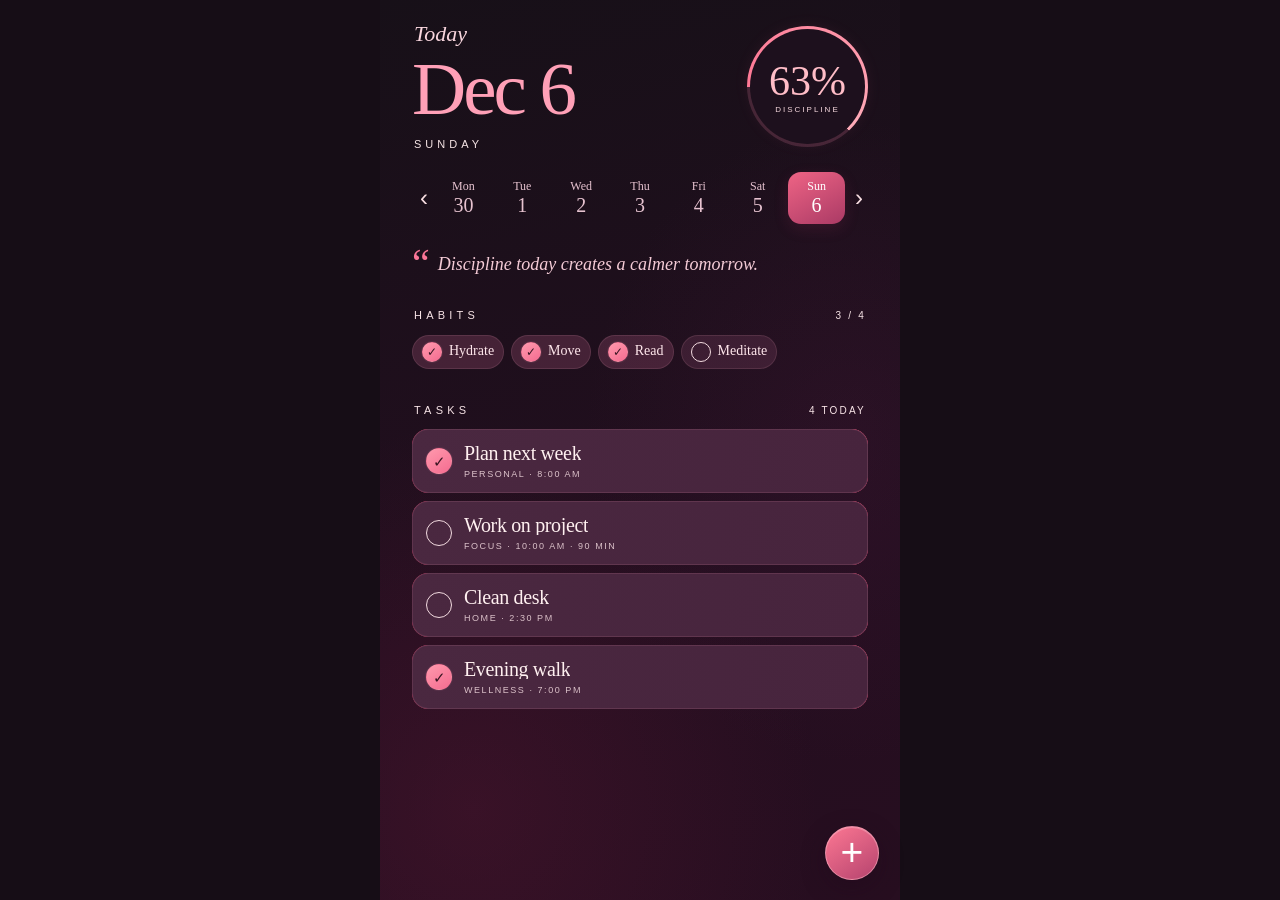
==== commit 45f1dee5: "Add files via upload" ====
--- a/index.html
+++ b/index.html
@@ -38,6 +38,7 @@
         <div class="week-dates" id="weekDates" aria-live="polite"></div>
         <button class="week-arrow" id="nextWeek" type="button" aria-label="Next week">›</button>
       </nav>
+      <button type="button" id="jumpToday" class="jump-today" hidden>↶ Back to today</button>
 
       <section class="quote" aria-label="Motivational thought">
         <span class="quote-mark" aria-hidden="true">“</span>
@@ -62,6 +63,35 @@
       <div class="bottom-breathing-room"></div>
     </main>
     <button class="add-fab" id="addButton" type="button" aria-label="Add task or habit"><span aria-hidden="true">+</span></button>
+  </div>
+
+
+  <div class="modal-scrim" id="quickModal" hidden>
+    <section class="modal-sheet quick-sheet" role="dialog" aria-modal="true" aria-labelledby="quickTitle">
+      <div class="sheet-handle" aria-hidden="true"></div>
+      <div class="sheet-title-row"><h2 id="quickTitle">A fresh intention</h2><button type="button" class="icon-close" data-close-modal aria-label="Close">×</button></div>
+      <form id="quickForm" autocomplete="off">
+        <div class="type-switch" role="group" aria-label="Create item type">
+          <button type="button" id="quickTask" class="type-choice active">Task</button>
+          <button type="button" id="quickHabit" class="type-choice">Habit</button>
+        </div>
+        <label class="sr-only" for="quickTitleInput">Task or habit name</label>
+        <input id="quickTitleInput" type="text" maxlength="100" required placeholder="What do you want to do?" />
+        <div id="quickSchedule" class="quick-schedule">
+          <div class="quick-presets" role="group" aria-label="Task date">
+            <button type="button" id="quickSelected" class="active">Selected day</button>
+            <button type="button" id="quickTomorrow">Tomorrow</button>
+            <button type="button" id="quickTimeToggle">+ Time</button>
+          </div>
+          <label class="quick-time-label" id="quickTimeWrap" hidden>Time <input type="time" id="quickTime" /></label>
+        </div>
+        <p class="quick-habit-note" id="quickHabitNote" hidden>Repeats every day · customize the schedule in More options</p>
+        <div class="quick-actions">
+          <button type="button" id="quickMore" class="quiet-button">More options</button>
+          <button type="submit" class="save-button" id="quickSave">Add task</button>
+        </div>
+      </form>
+    </section>
   </div>
 
   <div class="modal-scrim" id="editorModal" hidden>
@@ -93,6 +123,9 @@
           <div class="field-col"><label class="field-label" for="itemCategory">CATEGORY</label><select id="itemCategory" name="category"><option value="PERSONAL">Personal</option><option value="FOCUS">Focus</option><option value="WORK">Work</option><option value="HOME">Home</option><option value="WELLNESS">Wellness</option><option value="OTHER">Other</option></select></div>
           <div class="field-col"><label class="field-label" for="itemDuration">DURATION (MIN)</label><input id="itemDuration" name="duration" inputmode="numeric" type="number" min="0" max="1440" step="5" placeholder="Optional" /></div>
         </div>
+          <label class="field-label" for="itemReminder">REMIND ME (APP OPEN)</label>
+          <select id="itemReminder" name="reminder"><option value="0">No reminder</option><option value="5">5 minutes before</option><option value="15">15 minutes before</option><option value="30">30 minutes before</option><option value="60">1 hour before</option></select>
+          <p class="reminder-hint">In-app alerts appear only while Coral Discipline is open. Background notifications need a future push service.</p>
         </details>
         <div id="habitFields" hidden>
           <label class="field-label" for="habitStart">FIRST DAY</label>
@@ -100,6 +133,12 @@
           <label class="field-label" for="habitFrequency">REPEAT</label>
           <select id="habitFrequency" name="frequency"><option value="daily">Every day</option><option value="weekly">Once a week</option><option value="custom">Custom weekdays</option></select>
           <div id="weekdayPicker" class="weekday-picker" hidden aria-label="Choose repeat weekdays"></div>
+          <div id="pauseSettings" class="pause-settings" hidden>
+            <div class="pause-head"><span>REST DAYS / VACATION</span><span>Skipped, not failed</span></div>
+            <div class="field-row"><div class="field-col"><label class="field-label" for="pauseFrom">FROM</label><input id="pauseFrom" type="date" /></div><div class="field-col"><label class="field-label" for="pauseUntil">UNTIL</label><input id="pauseUntil" type="date" /></div></div>
+            <button type="button" class="pause-add" id="addPause">+ Add pause</button>
+            <div id="pausesList" class="pauses-list"></div>
+          </div>
         </div>
         <div class="form-actions">
           <button type="button" class="danger-text" id="deleteFromEditor" hidden>Delete</button>
@@ -116,18 +155,39 @@
       <div class="stats-grid" id="statsGrid"></div>
       <div class="stats-scroll"><h3 class="stats-subtitle">Past 7 days</h3>
       <div class="week-chart" id="weekChart"></div>
+      <h3 class="stats-subtitle">This month <span class="month-label" id="monthLabel"></span></h3>
+      <div class="heatmap-weekdays"><span>M</span><span>T</span><span>W</span><span>T</span><span>F</span><span>S</span><span>S</span></div>
+      <div class="month-heatmap" id="monthHeatmap" aria-label="Monthly discipline calendar"></div>
+      <p class="stats-footnote" id="statsSummary"></p>
+      <h3 class="stats-subtitle">Habit streaks</h3>
+      <div id="habitStreakList" class="habit-streak-list"></div>
       <h3 class="stats-subtitle">Milestones</h3>
       <p class="milestones" id="milestones"></p>
+      <h3 class="stats-subtitle">Your settings</h3>
+      <label class="setting-line"><span><strong>In-app reminders</strong><small>Show a reminder while the app is open</small></span><input id="remindersEnabled" type="checkbox" checked /></label>
+      <div class="recently-deleted-head"><h3 class="stats-subtitle">Recently deleted</h3><small>Restore for up to 30 days</small></div>
+      <div id="trashList" class="trash-list"></div>
       <div class="data-actions">
         <button type="button" id="exportData">Export backup</button>
         <button type="button" id="importData">Import backup</button>
         <input type="file" id="importFile" accept="application/json,.json" hidden />
       </div>
+      <p class="privacy-note" id="storageStatus"></p>
       <p class="privacy-note">Private by design. Everything stays on this device unless you export a backup. Clearing browser data may erase your planner.</p>
       <button type="button" class="reset-button" id="resetData">Reset planner</button></div>
     </section>
   </div>
 
+  <div class="context-backdrop" id="contextBackdrop" hidden></div>
+  <div class="task-context" id="taskContext" role="menu" aria-label="Task actions" hidden>
+    <p class="context-title" id="contextTitle"></p>
+    <button type="button" data-context="tomorrow" role="menuitem">↗ Move to tomorrow</button>
+    <button type="button" data-context="next-week" role="menuitem">▦ Move to next week</button>
+    <button type="button" data-context="custom" role="menuitem">◷ Choose date &amp; time</button>
+    <button type="button" data-context="complete" id="contextComplete" role="menuitem">✓ Mark complete</button>
+    <button type="button" data-context="delete" class="context-danger" role="menuitem">Delete task</button>
+  </div>
+
   <div class="toast" id="toast" role="status" aria-live="polite" hidden></div>
 </body>
 </html>
--- a/styles.css
+++ b/styles.css
@@ -178,3 +178,86 @@
 @media (prefers-reduced-motion: reduce) { *, *::before, *::after { scroll-behavior:auto !important; transition-duration:.01ms !important; animation-duration:.01ms !important; } }
 
 .toast-undo { padding: 4px 0 4px 9px; border: 0; background: transparent; color: #8c244e; font-weight: 750; text-decoration: underline; }
+
+/* ───────── Coral Discipline V4: restrained iOS-style interaction polish ───────── */
+.sr-only{position:absolute!important;width:1px;height:1px;padding:0;margin:-1px;overflow:hidden;clip:rect(0,0,0,0);white-space:nowrap;border:0}
+.jump-today{display:block;width:max-content;margin:8px auto -10px;border:1px solid rgba(255,177,191,.19);border-radius:99px;background:rgba(244,103,144,.11);color:#ffc2cf;padding:7px 13px;font-size:11px;letter-spacing:.25px;transition:transform .2s var(--spring),background .2s;}
+.jump-today:active{transform:scale(.95)}
+/* A long press opens a floating mini menu; the backdrop is transparent to keep context. */
+.context-backdrop{position:fixed;inset:0;z-index:26;background:rgba(8,3,12,.11)}
+.task-context{position:fixed;z-index:27;width:min(253px,calc(100vw - 24px));padding:7px;border:1px solid rgba(251,176,200,.24);border-radius:17px;background:rgba(47,29,45,.97);-webkit-backdrop-filter:blur(24px);backdrop-filter:blur(24px);box-shadow:0 15px 45px rgba(0,0,0,.49);animation:contextPop .18s var(--ease-out) both;}
+.context-title{margin:5px 10px 8px;max-width:100%;overflow:hidden;white-space:nowrap;text-overflow:ellipsis;color:#faafc0;font:italic 19px/1.2 var(--serif)}
+.task-context button{display:block;width:100%;border:0;border-radius:10px;padding:11px 9px;background:transparent;color:#fff0f2;text-align:left;font-size:13px;}
+.task-context button+button{border-top:1px solid rgba(255,220,230,.06)}
+.task-context button:active{background:rgba(250,149,176,.15)}
+.task-context .context-danger{color:#ff99ac}
+@keyframes contextPop{from{opacity:.4;transform:translateY(5px) scale(.97)}to{opacity:1;transform:translateY(0) scale(1)}}
+.task-text{-webkit-touch-callout:none}
+/* Intentional quick composer: short form, reduced visual noise and optional time. */
+.quick-sheet{max-height:min(calc(var(--visible-height) - 14px),400px);padding-bottom:calc(17px + var(--safe-bottom));}
+#quickForm{display:flex;flex-direction:column;gap:11px;min-width:0;overflow-y:auto;padding-bottom:3px;}
+#quickTitleInput{width:100%;min-height:50px;min-width:0;padding:12px 13px;border:1px solid rgba(255,172,194,.25);border-radius:13px;background:rgba(255,255,255,.065);color:#fff2f4;font-size:16px;outline-offset:2px;}
+#quickTitleInput::placeholder{color:#ae93a3}
+.quick-presets{display:flex;gap:7px;flex-wrap:wrap;}
+.quick-presets button{flex:1 0 auto;min-height:34px;border:1px solid rgba(255,173,193,.17);border-radius:99px;background:rgba(255,255,255,.045);color:#efced9;padding:7px 11px;font-size:11px;}
+.quick-presets button.active{background:rgba(250,133,163,.23);border-color:rgba(255,175,196,.42);color:#ffeef2}
+.quick-time-label{display:flex;gap:14px;align-items:center;justify-content:space-between;margin:8px 0 0;color:#e9b8c7;font-size:12px;}
+#quickTime{width:65%;min-height:40px;padding:6px 10px;border:1px solid rgba(255,177,193,.18);border-radius:10px;background:#342333;color:#fff0f4;color-scheme:dark;font-size:16px}
+.quick-habit-note{margin:0;color:#dab7c4;font-size:12px;line-height:1.45}
+.quick-actions{display:flex;gap:10px;align-items:center;margin-top:4px;}
+.quick-actions .save-button{flex:1;min-height:43px}
+.quiet-button{border:0;background:transparent;color:#f6bac9;font-size:12px;padding:10px 6px}
+.quick-actions>*{min-width:0}
+/* Pause scheduled days without counting them as failures. */
+.pause-settings{margin-top:14px;padding:11px 12px;border:1px solid rgba(255,172,194,.14);border-radius:13px;background:rgba(255,255,255,.035)}
+.pause-head{display:flex;justify-content:space-between;align-items:center;gap:7px;color:#ffc1cf;font-size:10px;letter-spacing:.9px}
+.pause-head span+span{font-size:9px;color:#bda2af;letter-spacing:0}
+.pause-add{margin-top:12px;min-height:36px;width:100%;border:1px solid rgba(249,151,178,.22);border-radius:9px;background:rgba(242,106,149,.11);color:#f8d1da;font-size:12px}
+.pause-row{display:flex;align-items:center;justify-content:space-between;gap:8px;padding:7px 0;border-bottom:1px solid rgba(255,180,200,.1);font-size:11px;color:#efd1d9}
+.pause-row button{border:0;background:none;color:#f5adbf;font-size:21px;padding:0 7px}
+.reminder-hint{margin:6px 0 0;font-size:10px;color:#b99da9;line-height:1.45}
+.more-options #itemReminder{margin-bottom:3px}
+/* Enhanced analytics; compact enough for the same sheet on smaller phones. */
+.month-label{float:right;color:#be9ea9;font:400 12px/1.8 -apple-system,BlinkMacSystemFont,sans-serif}
+.heatmap-weekdays{display:grid;grid-template-columns:repeat(7,minmax(0,1fr));gap:5px;margin:0 0 7px;text-align:center;font-size:10px;color:#bd9caa}
+.month-heatmap{display:grid;grid-template-columns:repeat(7,minmax(0,1fr));gap:5px}
+.heatmap-day{position:relative;min-height:35px;aspect-ratio:1 / 1;border-radius:9px;border:1px solid rgba(255,200,215,.1);color:#fbe6eb;display:grid;place-items:center;font-size:12px;font-variant-numeric:tabular-nums;transition:transform .18s var(--spring),border .15s}
+.heatmap-day:active{transform:scale(.91)}
+.heatmap-day.great{background:#ef829e;color:#311526}
+.heatmap-day.good{background:#a85479}
+.heatmap-day.some{background:#603149}
+.heatmap-day.low{background:#382332;color:#dab9c6}
+.heatmap-day.empty{background:rgba(255,255,255,.036);color:#a88a98}
+.heatmap-day.selected{border:1.5px solid #ffdce5;box-shadow:0 0 0 2px rgba(247,132,165,.18)}
+.stats-footnote{margin:10px 1px 6px;color:#bb9ba9;font-size:11px;line-height:1.5}
+.habit-streak-list{display:flex;flex-direction:column;gap:6px}
+.streak-row{display:flex;justify-content:space-between;align-items:center;padding:10px 12px;border-radius:10px;background:rgba(245,144,175,.07);font-size:13px;color:#f6dfe5}
+.streak-row strong{color:#ffc5d0;font-size:13px;font-weight:600}
+.streak-row small{font-weight:400;color:#bea1ae;font-size:10px}
+.setting-line{display:flex;justify-content:space-between;align-items:center;gap:10px;padding:13px 10px;border:1px solid rgba(248,153,177,.13);border-radius:12px;background:rgba(241,129,161,.06)}
+.setting-line span{display:flex;flex-direction:column;gap:4px}
+.setting-line strong{font-size:12px;font-weight:550;color:#f7d9e3}
+.setting-line small{font-size:10px;color:#b99da9}
+.setting-line input{accent-color:#fa7d99;width:19px;height:19px;flex:0 0 auto}
+.recently-deleted-head{display:flex;justify-content:space-between;align-items:baseline;gap:6px}
+.recently-deleted-head small{font-size:9px;color:#bfa1ab}
+.trash-list{display:flex;flex-direction:column;gap:5px}
+.trash-row{display:flex;gap:9px;justify-content:space-between;align-items:center;padding:8px 11px;border-radius:10px;background:rgba(255,255,255,.04)}
+.trash-row div{display:flex;flex-direction:column;gap:3px;min-width:0}
+.trash-row strong{font-size:12px;font-weight:500;white-space:nowrap;overflow:hidden;text-overflow:ellipsis;color:#f2d7df}
+.trash-row small{font-size:10px;color:#af92a0}
+.trash-row button{border:1px solid rgba(250,155,181,.2);background:rgba(251,141,165,.1);border-radius:8px;color:#ffd0db;padding:8px 10px;font-size:11px}
+/* Refined feedback and affordance. */
+.check-circle.checked{box-shadow:0 0 0 1px rgba(255,167,193,.08)}
+.add-fab{box-shadow:0 8px 24px rgba(31,8,26,.38),inset 0 1px rgba(255,255,255,.23)}
+@media(prefers-reduced-motion:reduce){.task-context{animation:none}}
+@media(max-width:359px){.task-context{width:230px}.heatmap-day{min-height:31px;border-radius:7px}.quick-presets button{font-size:10px;padding-inline:7px}}
+
+.day-button.is-today:not(.active) .day-number::before {content:' ';position:absolute;inset:auto auto -7px 50%;width:4px;height:4px;transform:translateX(-50%);border-radius:50%;background:#fc9db4}
+.day-button.is-today:not(.active) .day-number{position:relative}
+.habit-pill.is-paused{opacity:.66;background:rgba(255,255,255,.035);border-style:dashed}
+.habit-pill.is-paused .habit-name-button{font-size:12px}
+.pause-symbol{display:grid;place-items:center;border:1px solid #d6a8b8;border-radius:50%;width:20px;height:20px;font:500 10px/1 Arial,sans-serif;color:#ecc5d0}
+
+button.streak-row{width:100%;border:1px solid rgba(250,168,190,.08);text-align:left;cursor:pointer}
+button.streak-row:active{background:rgba(245,144,175,.14)}
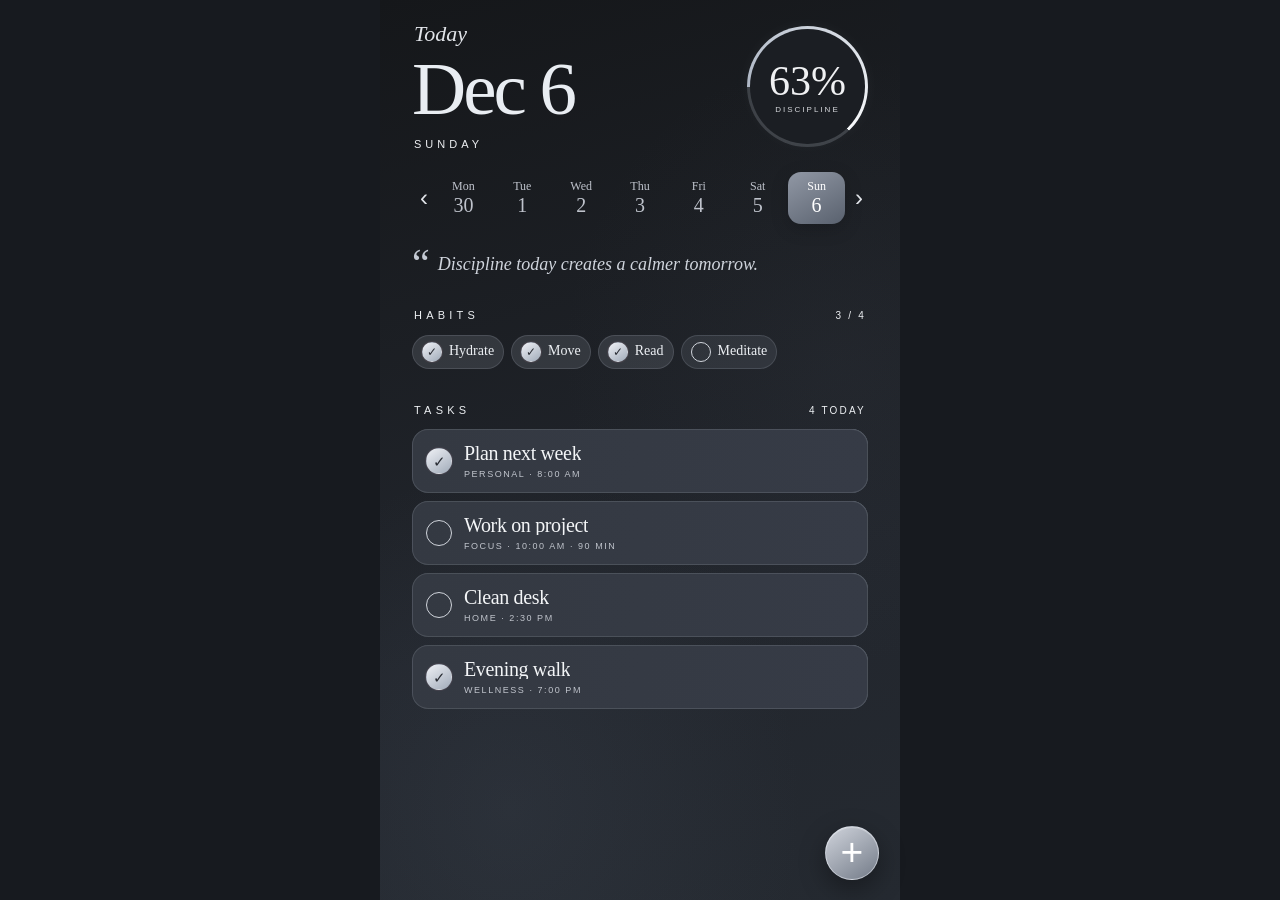
==== commit d62439ad: "Add files via upload" ====
--- a/index.html
+++ b/index.html
@@ -3,18 +3,19 @@
 <head>
   <meta charset="UTF-8" />
   <meta name="viewport" content="width=device-width, initial-scale=1, viewport-fit=cover" />
-  <meta name="theme-color" content="#1c0f19" />
+  <meta name="theme-color" content="#171a1f" />
   <meta name="color-scheme" content="dark" />
   <meta name="apple-mobile-web-app-capable" content="yes" />
   <meta name="apple-mobile-web-app-status-bar-style" content="black-translucent" />
-  <meta name="apple-mobile-web-app-title" content="Coral Discipline" />
+  <meta name="apple-mobile-web-app-title" content="Graphite Discipline" />
   <meta name="description" content="A beautiful, private daily planner for your tasks, habits and discipline." />
-  <link rel="apple-touch-icon" href="./assets/icon-192.png" />
-  <link rel="icon" type="image/png" href="./assets/icon-192.png" />
+  <link rel="apple-touch-icon" href="./assets/calendar-check-180.png" />
+  <link rel="icon" type="image/png" href="./assets/calendar-check-192.png" />
   <link rel="manifest" href="./manifest.webmanifest" />
   <link rel="stylesheet" href="./styles.css" />
+  <link rel="stylesheet" href="./graphite.css" />
   <script src="./app.js" defer></script>
-  <title>Coral Discipline</title>
+  <title>Graphite Discipline</title>
 </head>
 <body>
   <div class="app-shell">
@@ -125,7 +126,7 @@
         </div>
           <label class="field-label" for="itemReminder">REMIND ME (APP OPEN)</label>
           <select id="itemReminder" name="reminder"><option value="0">No reminder</option><option value="5">5 minutes before</option><option value="15">15 minutes before</option><option value="30">30 minutes before</option><option value="60">1 hour before</option></select>
-          <p class="reminder-hint">In-app alerts appear only while Coral Discipline is open. Background notifications need a future push service.</p>
+          <p class="reminder-hint">In-app alerts appear only while Graphite Discipline is open. Background notifications need a future push service.</p>
         </details>
         <div id="habitFields" hidden>
           <label class="field-label" for="habitStart">FIRST DAY</label>
--- a/graphite.css
+++ b/graphite.css
@@ -0,0 +1,46 @@
+
+/* Graphite visual theme — deliberately separate from application behavior.
+   Preserves all V4 storage keys and interaction logic. */
+:root {color:#f2f3f5;background:#171a1f;--bg:#171a1f;--text:#f2f3f5;--muted:#a8adb5;--accent:#c5cbd4;--accent-light:#eff1f4;--card:rgba(71,78,89,.44);--border:rgba(224,230,239,.16)}
+html{background:#171a1f}
+.app-shell{background:radial-gradient(ellipse 80% 55% at 25% 90%,rgba(75,85,100,.20),transparent 70%),radial-gradient(ellipse 70% 45% at 88% 40%,rgba(73,79,90,.10),transparent 76%),linear-gradient(165deg,#15171a,#22262d 65%,#252a31)}
+.ocean-image{filter:grayscale(1) brightness(.72) contrast(1.05);opacity:.67}
+.today-eyebrow{color:#e1e4e9}.date-heading h1{color:#e9edf2}.weekday-heading{color:#eef0f3}
+.discipline-ring{background:conic-gradient(from -90deg,#aeb7c5 0deg,#f8fafc var(--angle),rgba(225,234,246,.17) var(--angle),rgba(225,234,246,.17) 360deg);filter:drop-shadow(0 0 7px rgba(239,243,252,.04))}
+.discipline-ring::before{background:#1b1e23}.ring-center strong{color:#f0f1f3}.ring-center>span{color:#d6d8dc}
+.week-arrow{color:#e2e5ea}.day-button{color:#bfc3cc}
+.day-button.active{background:linear-gradient(150deg,#9198a5,#59616e);color:#fff;box-shadow:0 5px 18px rgba(0,0,0,.17)}
+.day-button.has-items:not(.active) .day-number::after{background:#bdc1c9}.day-button.is-today:not(.active) .day-number::before{background:#d2d6df}
+.quote-mark{color:#c3c9d3}.quote p{color:#cfd4dc}
+.section-header h2,.section-header span{color:#edf0f3}
+.habit-pill{background:rgba(88,94,104,.3);border-color:rgba(212,219,232,.14);color:#edf0f4}
+.habit-pill:has(.checked){background:rgba(103,109,119,.31)}
+.check-circle{border-color:#d1d5dc;color:#252a32}.check-circle.checked{background:linear-gradient(145deg,#eef0f5,#a2acba);border-color:transparent;color:#292c33}
+.task-swipe-track{background:linear-gradient(135deg,#424852,#242b33)}
+.task-row{border-color:rgba(222,228,239,.13);background:linear-gradient(100deg,#343942,#363b46)}
+.task-text{color:#f3f5f7}.task-meta{color:#c1c5cd}
+.delete-action{background:linear-gradient(140deg,#7c858f,#4f5762);color:white}
+.add-fab{border-color:rgba(240,244,252,.53);background:linear-gradient(145deg,#d0d4dc,#737b88);color:#fff;box-shadow:0 9px 26px rgba(0,0,0,.36),inset 0 1px rgba(255,255,255,.26)}
+.modal-scrim.is-visible{background:rgba(5,7,10,.72)}
+.modal-sheet{border-color:rgba(205,213,226,.2);background:linear-gradient(154deg,#30363e,#1b2026 84%)}
+.sheet-handle{background:rgba(223,229,240,.37)}.icon-close{border-color:rgba(210,218,229,.14);background:rgba(228,233,242,.08);color:#f4f6f8}
+.type-choice{color:#c4cad3}.type-choice.active{background:#bcc3cd;color:#202630}
+#itemForm input,#itemForm select,#quickTitleInput{border-color:rgba(216,221,230,.2);color:#eef0f5}
+#itemForm select option{background:#2d333c}
+.reschedule-options button{border-color:rgba(210,219,230,.2);background:rgba(198,206,217,.1);color:#f0f2f6}
+.reschedule-options button.active{color:#222730;background:linear-gradient(120deg,#e0e4ec,#a4acb9)}
+.weekday-toggle{border-color:rgba(212,219,230,.2);color:#dbe1e9}.weekday-toggle.active{background:#aeb7c4;color:#252b34}
+.form-actions{border-color:rgba(212,219,230,.13);background:#242932}.save-button{background:linear-gradient(120deg,#d9dee8,#a3acbb);color:#222831}
+.danger-text{color:#d5d8df}.stat-card{border-color:rgba(216,225,237,.13);background:rgba(112,119,133,.16)}
+.chart-fill{background:linear-gradient(#eff1f5,#a6afbd)}.data-actions button{border-color:rgba(214,221,234,.2);background:rgba(155,167,183,.12);color:#e5e9ef}
+.reset-button{color:#c9d0d9}.toast{background:rgba(226,231,240,.97);color:#222831}.toast-undo{color:#474e5b}
+.jump-today{border-color:rgba(217,226,238,.2);background:rgba(214,219,230,.13);color:#e0e5ed}
+.task-context{border-color:rgba(210,220,235,.23);background:rgba(37,43,51,.98)}
+.task-context button{color:#f4f6f9}.task-context button:active{background:rgba(206,217,231,.14)}
+.quick-presets button{border-color:rgba(213,220,233,.17);color:#cfd6df}.quick-presets button.active{background:rgba(216,227,242,.18);border-color:rgba(230,238,247,.43);color:#fff}
+#quickTime{border-color:rgba(210,220,230,.19);background:#343a45;color:#f0f3f7}.quiet-button{color:#d6dbe3}
+.pause-settings{border-color:rgba(208,220,232,.14)}.pause-add{border-color:rgba(212,224,239,.22);background:rgba(192,206,225,.12);color:#e2e7ef}
+.pause-row button{color:#d2d8e1}.heatmap-day.great{background:#c3cbd6;color:#252b35}.heatmap-day.good{background:#919baa}.heatmap-day.some{background:#626c78}.heatmap-day.low{background:#404650;color:#e1e5ed}.heatmap-day.empty{color:#999fa9}
+.streak-row{background:rgba(200,212,226,.08);color:#e5e8ed}.setting-line{border-color:rgba(215,225,236,.13);background:rgba(188,198,214,.07)}
+.trash-row button{border-color:rgba(211,225,239,.21);background:rgba(186,201,221,.12);color:#e4eaf3}
+@media(hover:hover) and (pointer:fine){.task-row:hover{background:#424854}.habit-pill:hover{border-color:rgba(226,233,244,.29)}.day-button:not(.active):hover{background:rgba(230,237,250,.09)}}
